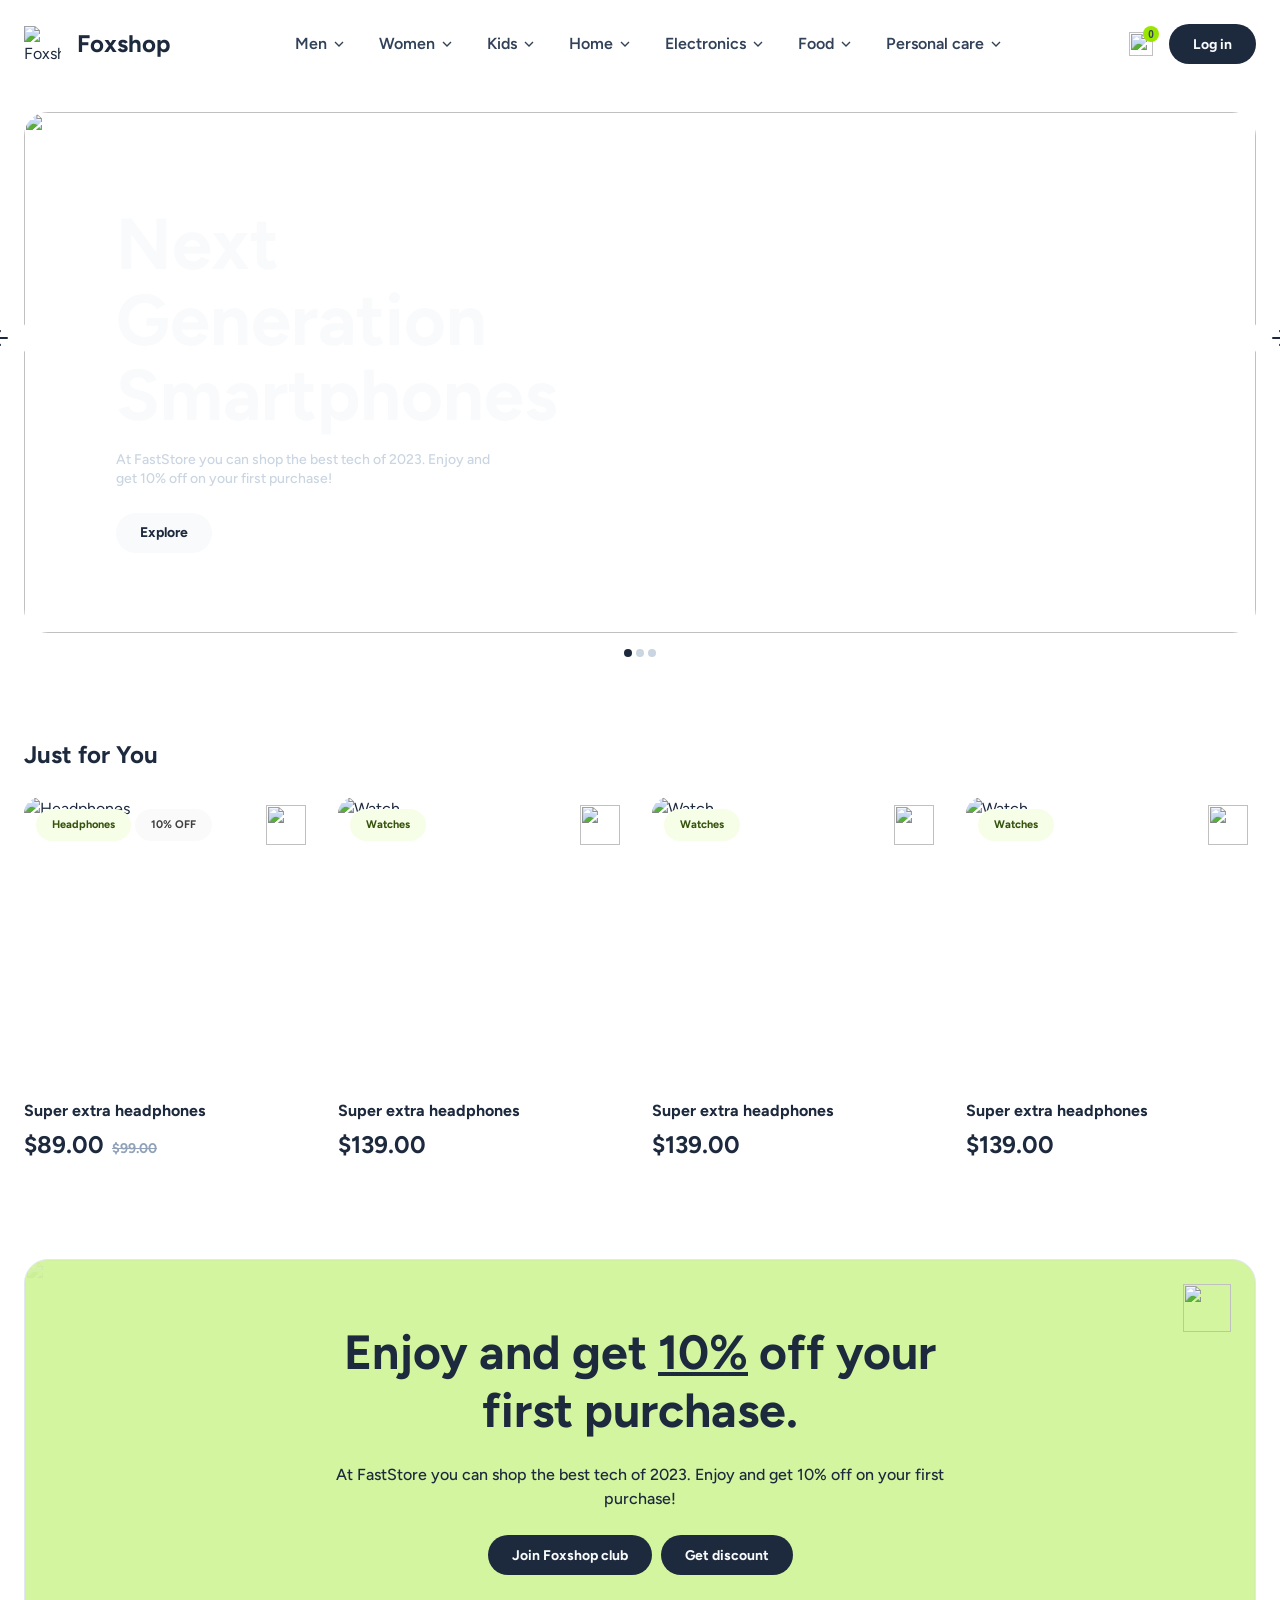
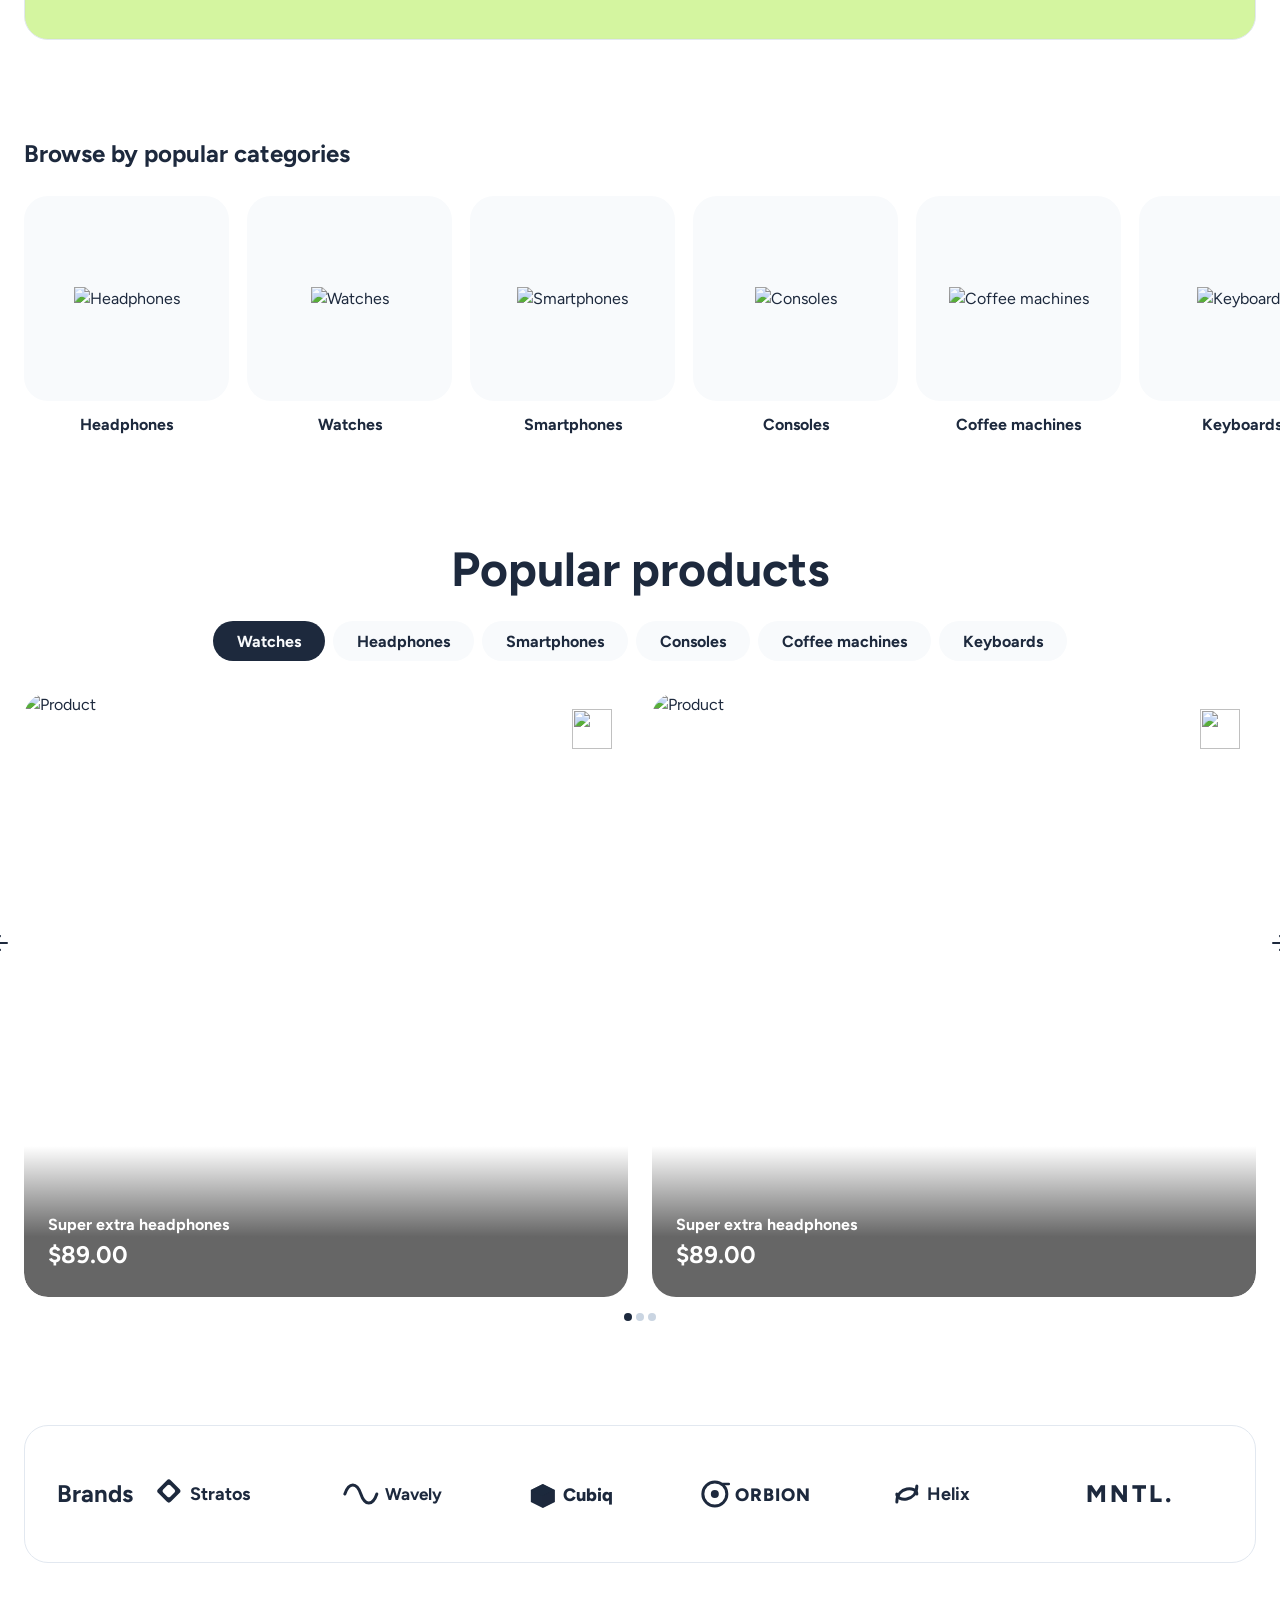
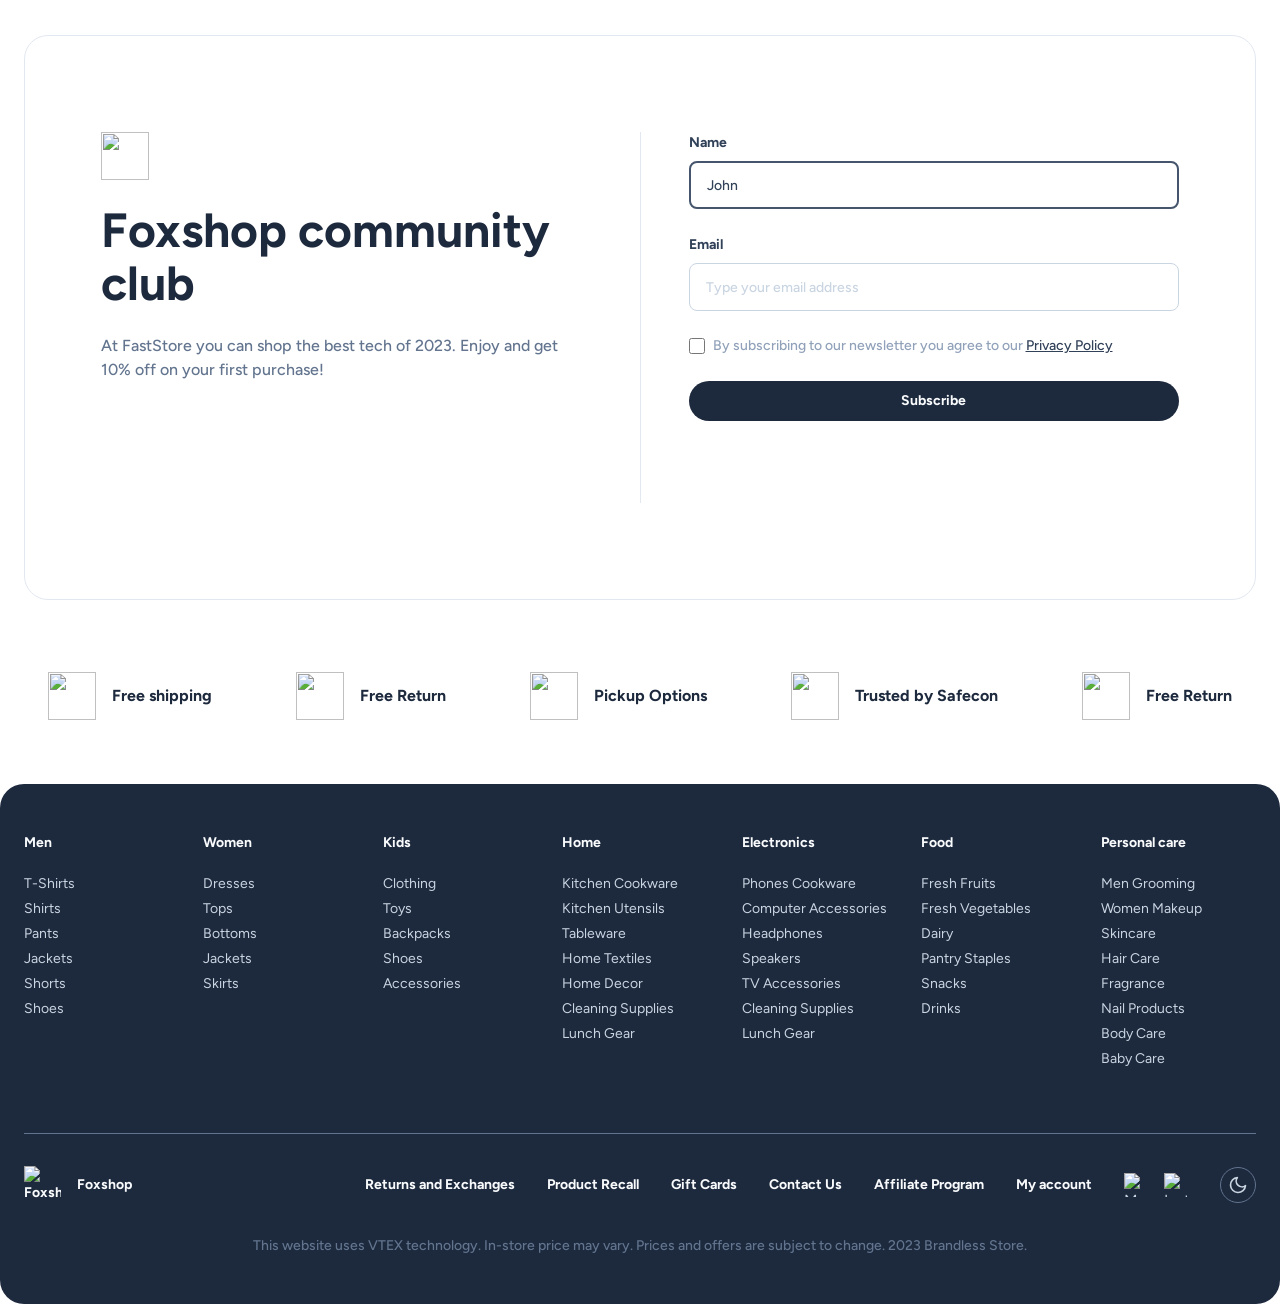
==== ecommerce/index.html @ 1fdbafed "Initial commit: FoxShop e-commerce static site" ====
<!DOCTYPE html>
<html lang="en">
<head>
  <meta charset="UTF-8">
  <meta name="viewport" content="width=device-width, initial-scale=1.0">
  <title>Foxshop — Home</title>
  <link rel="preconnect" href="https://fonts.googleapis.com">
  <link href="https://fonts.googleapis.com/css2?family=Figtree:wght@400;500;600;700&display=swap" rel="stylesheet">
  <link rel="stylesheet" href="css/styles.css">
</head>
<body>

  <!-- ===== Navbar ===== -->
  <nav class="navbar">
    <div class="navbar__inner">
      <a href="index.html" class="navbar__brand">
        <img src="https://www.figma.com/api/mcp/asset/bb1a9455-7161-435f-94f8-970f27fce8d3" alt="Foxshop" class="navbar__logo-icon">
        <span class="navbar__logo-text">Foxshop</span>
      </a>
      <div class="navbar__links">

        <div class="navbar__dropdown">
          <a href="#" class="navbar__link">Men <svg width="16" height="16" viewBox="0 0 24 24" fill="none" stroke="currentColor" stroke-width="2"><path d="M6 9l6 6 6-6"/></svg></a>
          <div class="mega-menu">
            <div class="mega-menu__inner">
              <div class="mega-menu__col"><h4>T-Shirts</h4><a href="#">Graphic Tees</a><a href="#">Plain Tees</a><a href="#">Polo Shirts</a><a href="#">Henley Shirts</a><a href="#">Muscle Tees</a></div>
              <div class="mega-menu__col"><h4>Shirts</h4><a href="#">Short Sleeve</a><a href="#">Long Sleeve</a><a href="#">Casual Button Down</a></div>
              <div class="mega-menu__col"><h4>Pants</h4><a href="#">Jeans</a><a href="#">Chinos</a><a href="#">Cargo Pants</a></div>
              <div class="mega-menu__col"><h4>Jackets</h4><a href="#">Denim Jackets</a><a href="#">Bomber Jackets</a><a href="#">Hoodies</a></div>
              <div class="mega-menu__col"><h4>Shorts</h4><a href="#">Denim Shorts</a><a href="#">Chino Shorts</a><a href="#">Athletic Shorts</a></div>
              <div class="mega-menu__col"><h4>Shoes</h4><a href="#">Sneakers</a><a href="#">Casual Shoes</a></div>
              <div class="mega-menu__promo" style="background: linear-gradient(135deg, #1d293d, #314158)"><span class="mega-menu__promo-tag">New Season</span><strong>Men's Spring Collection</strong><p>Up to 40% off selected styles</p><a href="#" class="mega-menu__promo-btn">Shop now</a></div>
            </div>
          </div>
        </div>

        <div class="navbar__dropdown">
          <a href="#" class="navbar__link">Women <svg width="16" height="16" viewBox="0 0 24 24" fill="none" stroke="currentColor" stroke-width="2"><path d="M6 9l6 6 6-6"/></svg></a>
          <div class="mega-menu">
            <div class="mega-menu__inner">
              <div class="mega-menu__col"><h4>Dresses</h4><a href="#">Midi Dress</a><a href="#">Maxi Dress</a><a href="#">Mini Dress</a><a href="#">Bodycon Dress</a><a href="#">Sundress</a></div>
              <div class="mega-menu__col"><h4>Tops</h4><a href="#">Crop Top</a><a href="#">Blouse</a><a href="#">Tank Top</a><a href="#">Sweaters</a></div>
              <div class="mega-menu__col"><h4>Bottoms</h4><a href="#">Skinny Jeans</a><a href="#">Wide Leg Pants</a><a href="#">Leggings</a></div>
              <div class="mega-menu__col"><h4>Jackets</h4><a href="#">Denim Jacket</a><a href="#">Blazer</a><a href="#">Cardigan</a></div>
              <div class="mega-menu__col"><h4>Skirts</h4><a href="#">Mini Skirt</a><a href="#">Midi Skirt</a><a href="#">Maxi Skirt</a></div>
              <div class="mega-menu__promo" style="background: linear-gradient(135deg, #7d5260, #b58392)"><span class="mega-menu__promo-tag">Trending</span><strong>Summer Dresses</strong><p>Free shipping on orders $99+</p><a href="#" class="mega-menu__promo-btn">Explore</a></div>
            </div>
          </div>
        </div>

        <div class="navbar__dropdown">
          <a href="#" class="navbar__link">Kids <svg width="16" height="16" viewBox="0 0 24 24" fill="none" stroke="currentColor" stroke-width="2"><path d="M6 9l6 6 6-6"/></svg></a>
          <div class="mega-menu">
            <div class="mega-menu__inner">
              <div class="mega-menu__col"><h4>Clothing</h4><a href="#">T-Shirts</a><a href="#">Pants</a><a href="#">Hoodies</a><a href="#">Shorts</a><a href="#">Sleepwear</a></div>
              <div class="mega-menu__col"><h4>Toys</h4><a href="#">Learning Toys</a><a href="#">Cars & Trucks</a><a href="#">Dolls</a></div>
              <div class="mega-menu__col"><h4>Backpacks</h4><a href="#">School Backpack</a><a href="#">Character Backpack</a></div>
              <div class="mega-menu__col"><h4>Shoes</h4><a href="#">Sneakers</a><a href="#">Casual Shoes</a></div>
              <div class="mega-menu__col"><h4>Accessories</h4><a href="#">Hats</a><a href="#">Socks</a><a href="#">Belts</a></div>
              <div class="mega-menu__promo" style="background: linear-gradient(135deg, #f59e0b, #f97316)"><span class="mega-menu__promo-tag">Back to School</span><strong>Kids Essentials</strong><p>Backpacks from $19.99</p><a href="#" class="mega-menu__promo-btn">Shop deals</a></div>
            </div>
          </div>
        </div>

        <div class="navbar__dropdown">
          <a href="#" class="navbar__link">Home <svg width="16" height="16" viewBox="0 0 24 24" fill="none" stroke="currentColor" stroke-width="2"><path d="M6 9l6 6 6-6"/></svg></a>
          <div class="mega-menu">
            <div class="mega-menu__inner">
              <div class="mega-menu__col"><h4>Kitchen Cookware</h4><a href="#">Pots & Pans</a><a href="#">Bakeware</a><a href="#">Knives</a></div>
              <div class="mega-menu__col"><h4>Kitchen Utensils</h4><a href="#">Cooking Utensils</a><a href="#">Cutting Boards</a><a href="#">Measuring Tools</a></div>
              <div class="mega-menu__col"><h4>Tableware</h4><a href="#">Dinner Plates</a><a href="#">Glasses</a><a href="#">Cutlery</a></div>
              <div class="mega-menu__col"><h4>Home Textiles</h4><a href="#">Bed Sheets</a><a href="#">Towels</a><a href="#">Blankets</a></div>
              <div class="mega-menu__col"><h4>Home Decor</h4><a href="#">Lamps</a><a href="#">Vases</a><a href="#">Picture Frames</a></div>
              <div class="mega-menu__col"><h4>Cleaning Supplies</h4><a href="#">Surface Cleaners</a><a href="#">Sponges & Brushes</a><a href="#">Trash Bags</a></div>
              <div class="mega-menu__promo" style="background: linear-gradient(135deg, #059669, #10b981)"><span class="mega-menu__promo-tag">Fresh Arrivals</span><strong>Home & Living</strong><p>New decor collection is here</p><a href="#" class="mega-menu__promo-btn">Discover</a></div>
            </div>
          </div>
        </div>

        <div class="navbar__dropdown">
          <a href="products.html" class="navbar__link">Electronics <svg width="16" height="16" viewBox="0 0 24 24" fill="none" stroke="currentColor" stroke-width="2"><path d="M6 9l6 6 6-6"/></svg></a>
          <div class="mega-menu">
            <div class="mega-menu__inner">
              <div class="mega-menu__col"><h4>Phones</h4><a href="#">Smartphones</a><a href="#">Phone Cases</a><a href="#">Chargers</a></div>
              <div class="mega-menu__col"><h4>Computer Accessories</h4><a href="#">Laptop Bags</a><a href="#">Mouse & Keyboard</a><a href="#">Laptop Stands</a></div>
              <div class="mega-menu__col"><h4>Headphones</h4><a href="#">Wireless Headphones</a><a href="#">Wired Headphones</a><a href="#">Earbuds</a></div>
              <div class="mega-menu__col"><h4>Speakers</h4><a href="#">Bluetooth Speakers</a><a href="#">Smart Speakers</a></div>
              <div class="mega-menu__col"><h4>TV Accessories</h4><a href="#">TV Mounts</a><a href="#">Streaming Devices</a><a href="#">Remote Controls</a></div>
              <div class="mega-menu__promo" style="background: linear-gradient(135deg, #2563eb, #7c3aed)"><span class="mega-menu__promo-tag">Tech Week</span><strong>Tech Sale</strong><p>Save up to 30% on gadgets</p><a href="#" class="mega-menu__promo-btn">View offers</a></div>
            </div>
          </div>
        </div>

        <div class="navbar__dropdown">
          <a href="#" class="navbar__link">Food <svg width="16" height="16" viewBox="0 0 24 24" fill="none" stroke="currentColor" stroke-width="2"><path d="M6 9l6 6 6-6"/></svg></a>
          <div class="mega-menu">
            <div class="mega-menu__inner">
              <div class="mega-menu__col"><h4>Fresh Fruits</h4><a href="#">Apples</a><a href="#">Citrus</a><a href="#">Berries</a></div>
              <div class="mega-menu__col"><h4>Fresh Vegetables</h4><a href="#">Leafy Greens</a><a href="#">Root Vegetables</a><a href="#">Tomatoes</a></div>
              <div class="mega-menu__col"><h4>Dairy</h4><a href="#">Milk</a><a href="#">Cheese</a><a href="#">Yogurt</a></div>
              <div class="mega-menu__col"><h4>Pantry Staples</h4><a href="#">Pasta</a><a href="#">Rice</a><a href="#">Cooking Oil</a></div>
              <div class="mega-menu__col"><h4>Snacks</h4><a href="#">Chips</a><a href="#">Nuts</a><a href="#">Cookies</a></div>
              <div class="mega-menu__col"><h4>Drinks</h4><a href="#">Water</a><a href="#">Juice</a><a href="#">Soda</a></div>
              <div class="mega-menu__promo" style="background: linear-gradient(135deg, #dc2626, #f97316)"><span class="mega-menu__promo-tag">Weekly Deals</span><strong>Fresh & Organic</strong><p>Organic produce from $2.99</p><a href="#" class="mega-menu__promo-btn">Order now</a></div>
            </div>
          </div>
        </div>

        <div class="navbar__dropdown">
          <a href="#" class="navbar__link">Personal care <svg width="16" height="16" viewBox="0 0 24 24" fill="none" stroke="currentColor" stroke-width="2"><path d="M6 9l6 6 6-6"/></svg></a>
          <div class="mega-menu">
            <div class="mega-menu__inner">
              <div class="mega-menu__col"><h4>Men Grooming</h4><a href="#">Face Wash</a><a href="#">Shave Cream</a><a href="#">Hair Products</a><a href="#">Cologne</a></div>
              <div class="mega-menu__col"><h4>Women Makeup</h4><a href="#">Foundation</a><a href="#">Lipstick</a><a href="#">Mascara</a></div>
              <div class="mega-menu__col"><h4>Skincare</h4><a href="#">Face Cleanser</a><a href="#">Moisturizer</a><a href="#">Face Mask</a></div>
              <div class="mega-menu__col"><h4>Hair Care</h4><a href="#">Shampoo</a><a href="#">Conditioner</a><a href="#">Hair Styling</a></div>
              <div class="mega-menu__col"><h4>Body Care</h4><a href="#">Body Wash</a><a href="#">Body Lotion</a><a href="#">Deodorant</a></div>
              <div class="mega-menu__col"><h4>Baby Care</h4><a href="#">Diapers</a><a href="#">Wipes</a><a href="#">Baby Lotion</a></div>
              <div class="mega-menu__promo" style="background: linear-gradient(135deg, #ec4899, #a855f7)"><span class="mega-menu__promo-tag">Self-Care</span><strong>Beauty Bestsellers</strong><p>Buy 2 get 1 free on skincare</p><a href="#" class="mega-menu__promo-btn">Shop beauty</a></div>
            </div>
          </div>
        </div>

      </div>
      <div class="navbar__actions">
        <button class="navbar__cart" aria-label="Shopping bag">
          <img src="https://www.figma.com/api/mcp/asset/6309f1f8-a844-4967-8a20-ffbc6908bd6d" alt="" width="24" height="24">
          <span class="navbar__badge">0</span>
        </button>
        <a href="#" class="btn btn--dark btn--sm">Log in</a>
      </div>
    </div>
  </nav>

  <!-- ===== Hero Carousel ===== -->
  <div class="hero-carousel" id="heroCarousel">
    <div class="hero-carousel__viewport">
    <div class="hero-carousel__track">

      <!-- Slide 1 (Figma: "hero-banner" 144:590 — green phones) -->
      <section class="hero-banner" data-figma-node="144:590">
        <img src="https://www.figma.com/api/mcp/asset/36e4b6e9-afae-47c7-b7bd-85598ea0a776" alt="" class="hero-banner__bg">
        <div class="hero-banner__content">
          <h1 class="hero-banner__title">Next Generation Smartphones</h1>
          <p class="hero-banner__text">At FastStore you can shop the best tech of 2023. Enjoy and get 10% off on your first purchase!</p>
          <a href="#" class="btn btn--light">Explore</a>
        </div>
      </section>

      <!-- Slide 2 (Figma: "hero-image" 144:591 — colorful phone) -->
      <section class="hero-banner" data-figma-node="144:591">
        <img src="https://www.figma.com/api/mcp/asset/235283c6-c105-41b3-b893-83b17e9e9a62" alt="" class="hero-banner__bg">
        <div class="hero-banner__content">
          <h1 class="hero-banner__title">Next Generation Smartphones</h1>
          <p class="hero-banner__text">At FastStore you can shop the best tech of 2023. Enjoy and get 10% off on your first purchase!</p>
          <a href="#" class="btn btn--light">Explore</a>
        </div>
      </section>

      <!-- Slide 3 (Figma: "hero-image" 144:592 — blue phone) -->
      <section class="hero-banner" data-figma-node="144:592">
        <img src="https://www.figma.com/api/mcp/asset/b2d357a8-5e7a-4120-9c14-1b0ab0625bf9" alt="" class="hero-banner__bg">
        <div class="hero-banner__content">
          <h1 class="hero-banner__title">Next Generation Smartphones</h1>
          <p class="hero-banner__text">At FastStore you can shop the best tech of 2023. Enjoy and get 10% off on your first purchase!</p>
          <a href="#" class="btn btn--light">Explore</a>
        </div>
      </section>

    </div>
    </div>

    <!-- Arrow left -->
    <button class="hero-carousel__arrow hero-carousel__arrow--left" id="heroPrev" aria-label="Previous">
      <svg width="56" height="56" viewBox="0 0 56 56" fill="none"><rect width="56" height="56" rx="28" fill="white"/><path d="M35 28H21M21 28L28 21M21 28L28 35" stroke="#1d293d" stroke-width="2" stroke-linecap="round" stroke-linejoin="round"/></svg>
    </button>
    <!-- Arrow right -->
    <button class="hero-carousel__arrow hero-carousel__arrow--right" id="heroNext" aria-label="Next">
      <svg width="56" height="56" viewBox="0 0 56 56" fill="none"><rect width="56" height="56" rx="28" fill="white"/><path d="M21 28H35M35 28L28 21M35 28L28 35" stroke="#1d293d" stroke-width="2" stroke-linecap="round" stroke-linejoin="round"/></svg>
    </button>

    <!-- Dots -->
    <div class="hero-carousel__dots" id="heroDots">
      <button class="hero-carousel__dot hero-carousel__dot--active" data-slide="0" aria-label="Slide 1"></button>
      <button class="hero-carousel__dot" data-slide="1" aria-label="Slide 2"></button>
      <button class="hero-carousel__dot" data-slide="2" aria-label="Slide 3"></button>
    </div>
  </div>

  <!-- ===== Just for You ===== -->
  <section class="section">
    <div class="section__inner">
      <h2 class="section__title reveal">Just for You</h2>
      <div class="products-row reveal-stagger">
        <div class="product-card">
          <div class="product-card__media product-card__media--rounded">
            <img src="https://www.figma.com/api/mcp/asset/37b1119e-4f5d-479c-a0d6-7b01fdffd57c" alt="Headphones" class="product-card__img">
            <div class="product-card__tags">
              <span class="badge badge--lime">Headphones</span>
              <span class="badge badge--neutral">10% OFF</span>
            </div>
            <button class="heart-btn" aria-label="Add to favorites">
              <img src="https://www.figma.com/api/mcp/asset/4ad115f2-6f80-44c3-a6ff-5498ca2070ba" alt="" width="40" height="40">
            </button>
          </div>
          <p class="product-card__name">Super extra headphones</p>
          <div class="product-card__price">
            <span class="product-card__current">$89.00</span>
            <span class="product-card__old">$99.00</span>
          </div>
        </div>
        <div class="product-card">
          <div class="product-card__media product-card__media--rounded">
            <img src="https://www.figma.com/api/mcp/asset/3c9cf61c-b5a3-4ef9-b791-c846908f8748" alt="Watch" class="product-card__img">
            <div class="product-card__tags"><span class="badge badge--lime">Watches</span></div>
            <button class="heart-btn" aria-label="Add to favorites">
              <img src="https://www.figma.com/api/mcp/asset/4ad115f2-6f80-44c3-a6ff-5498ca2070ba" alt="" width="40" height="40">
            </button>
          </div>
          <p class="product-card__name">Super extra headphones</p>
          <p class="product-card__current">$139.00</p>
        </div>
        <div class="product-card">
          <div class="product-card__media product-card__media--rounded">
            <img src="https://www.figma.com/api/mcp/asset/4ecc0586-3170-44d4-bc55-f1988c7218aa" alt="Watch" class="product-card__img">
            <div class="product-card__tags"><span class="badge badge--lime">Watches</span></div>
            <button class="heart-btn" aria-label="Add to favorites">
              <img src="https://www.figma.com/api/mcp/asset/4ad115f2-6f80-44c3-a6ff-5498ca2070ba" alt="" width="40" height="40">
            </button>
          </div>
          <p class="product-card__name">Super extra headphones</p>
          <p class="product-card__current">$139.00</p>
        </div>
        <div class="product-card">
          <div class="product-card__media product-card__media--rounded">
            <img src="https://www.figma.com/api/mcp/asset/a72e8090-0f96-46b7-8db8-cd685d599fd2" alt="Watch" class="product-card__img">
            <div class="product-card__tags"><span class="badge badge--lime">Watches</span></div>
            <button class="heart-btn" aria-label="Add to favorites">
              <img src="https://www.figma.com/api/mcp/asset/4ad115f2-6f80-44c3-a6ff-5498ca2070ba" alt="" width="40" height="40">
            </button>
          </div>
          <p class="product-card__name">Super extra headphones</p>
          <p class="product-card__current">$139.00</p>
        </div>
      </div>
    </div>
  </section>

  <!-- ===== Promo Banner ===== -->
  <section class="promo">
    <div class="promo__inner reveal--scale">
      <div class="promo__icon">
        <img src="https://www.figma.com/api/mcp/asset/9a610f65-2dc1-4ba4-a08a-f9fa5a0fef5e" alt="" width="48" height="48">
      </div>
      <div class="promo__mask">
        <img src="https://www.figma.com/api/mcp/asset/58fe92b9-d793-4d0b-8da4-f28fbb5fbd5b" alt="" class="promo__mask-img">
      </div>
      <div class="promo__content">
        <h2 class="promo__title">Enjoy and get <u>10%</u> off your first purchase.</h2>
        <p class="promo__text">At FastStore you can shop the best tech of 2023. Enjoy and get 10% off on your first purchase!</p>
        <div class="promo__actions">
          <a href="#" class="btn btn--dark">Join Foxshop club</a>
          <a href="#" class="btn btn--dark">Get discount</a>
        </div>
      </div>
    </div>
  </section>

  <!-- ===== Browse by Categories ===== -->
  <section class="section">
    <div class="section__inner">
      <h2 class="section__title reveal">Browse by popular categories</h2>
      <div class="categories-row reveal-stagger">
        <div class="category-tile">
          <div class="category-tile__img"><img src="https://www.figma.com/api/mcp/asset/135f9a10-6afd-4445-86ec-2628ecba9b3b" alt="Headphones"></div>
          <span class="category-tile__label">Headphones</span>
        </div>
        <div class="category-tile">
          <div class="category-tile__img"><img src="https://www.figma.com/api/mcp/asset/514ce2b2-25d1-4959-8d0f-e4480a230e88" alt="Watches"></div>
          <span class="category-tile__label">Watches</span>
        </div>
        <div class="category-tile">
          <div class="category-tile__img"><img src="https://www.figma.com/api/mcp/asset/ae9fe99c-9467-47ed-ab30-8db0717b3eac" alt="Smartphones"></div>
          <span class="category-tile__label">Smartphones</span>
        </div>
        <div class="category-tile">
          <div class="category-tile__img"><img src="https://www.figma.com/api/mcp/asset/44e33415-9881-4d52-9abc-0a375cfa3984" alt="Consoles"></div>
          <span class="category-tile__label">Consoles</span>
        </div>
        <div class="category-tile">
          <div class="category-tile__img"><img src="https://www.figma.com/api/mcp/asset/6b861b48-c7e2-4c6d-8d7b-e3975cc4595d" alt="Coffee machines"></div>
          <span class="category-tile__label">Coffee machines</span>
        </div>
        <div class="category-tile">
          <div class="category-tile__img"><img src="https://www.figma.com/api/mcp/asset/b9276f55-694d-43a6-afcb-d21619e14579" alt="Keyboards"></div>
          <span class="category-tile__label">Keyboards</span>
        </div>
      </div>
    </div>
  </section>

  <!-- ===== Popular Products ===== -->
  <section class="section">
    <div class="section__inner section__inner--center">
      <h2 class="section__title section__title--large reveal">Popular products</h2>
      <div class="chip-row reveal">
        <button class="chip chip--active">Watches</button>
        <button class="chip">Headphones</button>
        <button class="chip">Smartphones</button>
        <button class="chip">Consoles</button>
        <button class="chip">Coffee machines</button>
        <button class="chip">Keyboards</button>
      </div>
    </div>
    <div class="popular-carousel" id="popularCarousel">
      <div class="popular-carousel__viewport">
        <div class="popular-carousel__track">
          <!-- Slide 1 -->
          <div class="popular-carousel__slide">
            <div class="popular-card">
              <img src="https://www.figma.com/api/mcp/asset/4ecc0586-3170-44d4-bc55-f1988c7218aa" alt="Product" class="popular-card__img">
              <div class="popular-card__gradient"></div>
              <button class="heart-btn heart-btn--top" aria-label="Add to favorites">
                <img src="https://www.figma.com/api/mcp/asset/4ad115f2-6f80-44c3-a6ff-5498ca2070ba" alt="" width="40" height="40">
              </button>
              <div class="popular-card__info">
                <p class="popular-card__name">Super extra headphones</p>
                <p class="popular-card__price">$89.00</p>
              </div>
            </div>
            <div class="popular-card">
              <img src="https://www.figma.com/api/mcp/asset/7e3fa101-4371-4c80-bfc5-39e6a284c81a" alt="Product" class="popular-card__img">
              <div class="popular-card__gradient"></div>
              <button class="heart-btn heart-btn--top" aria-label="Add to favorites">
                <img src="https://www.figma.com/api/mcp/asset/4ad115f2-6f80-44c3-a6ff-5498ca2070ba" alt="" width="40" height="40">
              </button>
              <div class="popular-card__info">
                <p class="popular-card__name">Super extra headphones</p>
                <p class="popular-card__price">$89.00</p>
              </div>
            </div>
          </div>
          <!-- Slide 2 -->
          <div class="popular-carousel__slide">
            <div class="popular-card">
              <img src="https://www.figma.com/api/mcp/asset/3c9cf61c-b5a3-4ef9-b791-c846908f8748" alt="Product" class="popular-card__img">
              <div class="popular-card__gradient"></div>
              <button class="heart-btn heart-btn--top" aria-label="Add to favorites">
                <img src="https://www.figma.com/api/mcp/asset/4ad115f2-6f80-44c3-a6ff-5498ca2070ba" alt="" width="40" height="40">
              </button>
              <div class="popular-card__info">
                <p class="popular-card__name">Premium Smartwatch Pro</p>
                <p class="popular-card__price">$139.00</p>
              </div>
            </div>
            <div class="popular-card">
              <img src="https://www.figma.com/api/mcp/asset/a72e8090-0f96-46b7-8db8-cd685d599fd2" alt="Product" class="popular-card__img">
              <div class="popular-card__gradient"></div>
              <button class="heart-btn heart-btn--top" aria-label="Add to favorites">
                <img src="https://www.figma.com/api/mcp/asset/4ad115f2-6f80-44c3-a6ff-5498ca2070ba" alt="" width="40" height="40">
              </button>
              <div class="popular-card__info">
                <p class="popular-card__name">Fitness Tracker Elite</p>
                <p class="popular-card__price">$79.00</p>
              </div>
            </div>
          </div>
          <!-- Slide 3 -->
          <div class="popular-carousel__slide">
            <div class="popular-card">
              <img src="https://www.figma.com/api/mcp/asset/37b1119e-4f5d-479c-a0d6-7b01fdffd57c" alt="Product" class="popular-card__img">
              <div class="popular-card__gradient"></div>
              <button class="heart-btn heart-btn--top" aria-label="Add to favorites">
                <img src="https://www.figma.com/api/mcp/asset/4ad115f2-6f80-44c3-a6ff-5498ca2070ba" alt="" width="40" height="40">
              </button>
              <div class="popular-card__info">
                <p class="popular-card__name">Wireless Noise Cancelling</p>
                <p class="popular-card__price">$89.00</p>
              </div>
            </div>
            <div class="popular-card">
              <img src="https://www.figma.com/api/mcp/asset/20c3e511-3d7c-489c-86d9-8693f848598e" alt="Product" class="popular-card__img">
              <div class="popular-card__gradient"></div>
              <button class="heart-btn heart-btn--top" aria-label="Add to favorites">
                <img src="https://www.figma.com/api/mcp/asset/4ad115f2-6f80-44c3-a6ff-5498ca2070ba" alt="" width="40" height="40">
              </button>
              <div class="popular-card__info">
                <p class="popular-card__name">Classic Digital Watch</p>
                <p class="popular-card__price">$219.00</p>
              </div>
            </div>
          </div>
        </div>
      </div>
      <!-- Arrows -->
      <button class="hero-carousel__arrow hero-carousel__arrow--left" id="popPrev" aria-label="Previous">
        <svg width="56" height="56" viewBox="0 0 56 56" fill="none"><rect width="56" height="56" rx="28" fill="white"/><path d="M35 28H21M21 28L28 21M21 28L28 35" stroke="#1d293d" stroke-width="2" stroke-linecap="round" stroke-linejoin="round"/></svg>
      </button>
      <button class="hero-carousel__arrow hero-carousel__arrow--right" id="popNext" aria-label="Next">
        <svg width="56" height="56" viewBox="0 0 56 56" fill="none"><rect width="56" height="56" rx="28" fill="white"/><path d="M21 28H35M35 28L28 21M35 28L28 35" stroke="#1d293d" stroke-width="2" stroke-linecap="round" stroke-linejoin="round"/></svg>
      </button>
      <!-- Dots -->
      <div class="hero-carousel__dots" id="popDots">
        <button class="hero-carousel__dot hero-carousel__dot--active" data-slide="0" aria-label="Slide 1"></button>
        <button class="hero-carousel__dot" data-slide="1" aria-label="Slide 2"></button>
        <button class="hero-carousel__dot" data-slide="2" aria-label="Slide 3"></button>
      </div>
    </div>
  </section>

  <!-- ===== Brands ===== -->
  <section class="brands">
    <div class="brands__inner reveal--scale">
      <h3 class="brands__title">Brands</h3>
      <div class="brands__logos">
        <!-- Stratos — diamond + wordmark -->
        <div class="brands__logo">
          <svg viewBox="0 0 140 36" fill="none"><rect x="6" y="6" width="18" height="18" rx="3" transform="rotate(45 15 15)" fill="#1d293d"/><rect x="10" y="10" width="10" height="10" rx="2" transform="rotate(45 15 15)" fill="white"/><text x="36" y="24" font-family="Figtree,sans-serif" font-weight="700" font-size="18" fill="#1d293d">Stratos</text></svg>
        </div>
        <!-- Wavely — sine wave -->
        <div class="brands__logo">
          <svg viewBox="0 0 130 36" fill="none"><path d="M4 18 C8 6, 16 6, 20 18 S32 30, 36 18" stroke="#1d293d" stroke-width="3" stroke-linecap="round" fill="none"/><text x="44" y="24" font-family="Figtree,sans-serif" font-weight="700" font-size="17" fill="#1d293d">Wavely</text></svg>
        </div>
        <!-- Cubiq — 3D cube -->
        <div class="brands__logo">
          <svg viewBox="0 0 120 36" fill="none"><path d="M16 8 L28 14 L28 26 L16 32 L4 26 L4 14Z" fill="#1d293d"/><path d="M16 8 L28 14 L16 20 L4 14Z" fill="#1d293d" opacity=".7"/><path d="M16 20 L28 14 L28 26 L16 32Z" fill="#1d293d" opacity=".4"/><text x="36" y="25" font-family="Figtree,sans-serif" font-weight="800" font-size="18" fill="#1d293d">Cubiq</text></svg>
        </div>
        <!-- ORBION — ring + dot -->
        <div class="brands__logo">
          <svg viewBox="0 0 140 36" fill="none"><circle cx="16" cy="18" r="12" stroke="#1d293d" stroke-width="3" fill="none"/><circle cx="16" cy="18" r="4" fill="#1d293d"/><path d="M24 8 L30 8" stroke="#1d293d" stroke-width="2.5" stroke-linecap="round"/><text x="36" y="25" font-family="Figtree,sans-serif" font-weight="800" font-size="18" fill="#1d293d" letter-spacing="1">ORBION</text></svg>
        </div>
        <!-- Helix — double arc -->
        <div class="brands__logo">
          <svg viewBox="0 0 120 36" fill="none"><path d="M6 26 C6 10, 26 10, 26 18" stroke="#1d293d" stroke-width="3" stroke-linecap="round" fill="none"/><path d="M26 10 C26 26, 6 26, 6 18" stroke="#1d293d" stroke-width="3" stroke-linecap="round" fill="none"/><text x="36" y="24" font-family="Figtree,sans-serif" font-weight="700" font-size="18" fill="#1d293d">Helix</text></svg>
        </div>
        <!-- MNTL. — bold wordmark -->
        <div class="brands__logo">
          <svg viewBox="0 0 100 36" fill="none"><text x="4" y="26" font-family="Figtree,sans-serif" font-weight="800" font-size="24" fill="#1d293d" letter-spacing="3">MNTL.</text></svg>
        </div>
      </div>
    </div>
  </section>

  <!-- ===== Community Club ===== -->
  <section class="community">
    <div class="community__inner reveal--scale">
      <div class="community__left">
        <img src="https://www.figma.com/api/mcp/asset/2d57dc16-eff5-4e6e-9dbe-e888295d4559" alt="" width="48" height="48">
        <h2 class="community__title">Foxshop community club</h2>
        <p class="community__text">At FastStore you can shop the best tech of 2023. Enjoy and get 10% off on your first purchase!</p>
      </div>
      <div class="community__divider"></div>
      <div class="community__right">
        <form class="community__form">
          <div class="form-group">
            <label class="form-label">Name</label>
            <input type="text" class="form-input form-input--active" value="John">
          </div>
          <div class="form-group">
            <label class="form-label">Email</label>
            <input type="email" class="form-input" placeholder="Type your email address">
          </div>
          <label class="form-checkbox">
            <input type="checkbox">
            <span>By subscribing to our newsletter you agree to our <a href="#">Privacy Policy</a></span>
          </label>
          <button type="submit" class="btn btn--dark btn--full">Subscribe</button>
        </form>
      </div>
    </div>
  </section>

  <!-- ===== Features Bar ===== -->
  <section class="features">
    <div class="features__inner reveal-stagger">
      <div class="feature">
        <img src="https://www.figma.com/api/mcp/asset/36906cb0-6f43-4ba2-82f0-cb8cca242c61" alt="" width="48" height="48">
        <span>Free shipping</span>
      </div>
      <div class="feature">
        <img src="https://www.figma.com/api/mcp/asset/aa1d6a9d-527f-4ee1-952f-1eeda0ea2699" alt="" width="48" height="48">
        <span>Free Return</span>
      </div>
      <div class="feature">
        <img src="https://www.figma.com/api/mcp/asset/1eb16586-6bc1-4568-9e0b-63d0cd547efd" alt="" width="48" height="48">
        <span>Pickup Options</span>
      </div>
      <div class="feature">
        <img src="https://www.figma.com/api/mcp/asset/41c14001-aedb-4114-ac07-9bede5976e88" alt="" width="48" height="48">
        <span>Trusted by Safecon</span>
      </div>
      <div class="feature">
        <img src="https://www.figma.com/api/mcp/asset/aa1d6a9d-527f-4ee1-952f-1eeda0ea2699" alt="" width="48" height="48">
        <span>Free Return</span>
      </div>
    </div>
  </section>

  <!-- ===== Footer ===== -->
  <footer class="footer reveal">
    <div class="footer__categories reveal-stagger">
      <div class="footer__col">
        <h4>Men</h4>
        <a href="#">T-Shirts</a><a href="#">Shirts</a><a href="#">Pants</a><a href="#">Jackets</a><a href="#">Shorts</a><a href="#">Shoes</a>
      </div>
      <div class="footer__col">
        <h4>Women</h4>
        <a href="#">Dresses</a><a href="#">Tops</a><a href="#">Bottoms</a><a href="#">Jackets</a><a href="#">Skirts</a>
      </div>
      <div class="footer__col">
        <h4>Kids</h4>
        <a href="#">Clothing</a><a href="#">Toys</a><a href="#">Backpacks</a><a href="#">Shoes</a><a href="#">Accessories</a>
      </div>
      <div class="footer__col">
        <h4>Home</h4>
        <a href="#">Kitchen Cookware</a><a href="#">Kitchen Utensils</a><a href="#">Tableware</a><a href="#">Home Textiles</a><a href="#">Home Decor</a><a href="#">Cleaning Supplies</a><a href="#">Lunch Gear</a>
      </div>
      <div class="footer__col">
        <h4>Electronics</h4>
        <a href="#">Phones Cookware</a><a href="#">Computer Accessories</a><a href="#">Headphones</a><a href="#">Speakers</a><a href="#">TV Accessories</a><a href="#">Cleaning Supplies</a><a href="#">Lunch Gear</a>
      </div>
      <div class="footer__col">
        <h4>Food</h4>
        <a href="#">Fresh Fruits</a><a href="#">Fresh Vegetables</a><a href="#">Dairy</a><a href="#">Pantry Staples</a><a href="#">Snacks</a><a href="#">Drinks</a>
      </div>
      <div class="footer__col">
        <h4>Personal care</h4>
        <a href="#">Men Grooming</a><a href="#">Women Makeup</a><a href="#">Skincare</a><a href="#">Hair Care</a><a href="#">Fragrance</a><a href="#">Nail Products</a><a href="#">Body Care</a><a href="#">Baby Care</a>
      </div>
    </div>
    <hr class="footer__divider">
    <div class="footer__bottom">
      <a href="#" class="footer__brand">
        <img src="https://www.figma.com/api/mcp/asset/704bedc8-9fa9-406e-b075-705313473ca3" alt="Foxshop" width="37" height="37">
        <span>Foxshop</span>
      </a>
      <a href="#">Returns and Exchanges</a>
      <a href="#">Product Recall</a>
      <a href="#">Gift Cards</a>
      <a href="#">Contact Us</a>
      <a href="#">Affiliate Program</a>
      <a href="#">My account</a>
      <div class="footer__socials">
        <img src="https://www.figma.com/api/mcp/asset/27102978-5d1a-4b67-85ce-db71fbcf51eb" alt="Meta" width="24" height="24">
        <img src="https://www.figma.com/api/mcp/asset/1c024000-a3b6-4a81-bab6-4a17d87b6d0d" alt="Instagram" width="24" height="24">
      </div>
      <button class="theme-toggle" id="themeToggle" aria-label="Toggle dark mode">
        <svg class="theme-toggle__icon theme-toggle__icon--light" width="20" height="20" viewBox="0 0 24 24" fill="none" stroke="currentColor" stroke-width="2" stroke-linecap="round" stroke-linejoin="round"><path d="M21 12.79A9 9 0 1 1 11.21 3 7 7 0 0 0 21 12.79z"/></svg>
        <svg class="theme-toggle__icon theme-toggle__icon--dark" width="20" height="20" viewBox="0 0 24 24" fill="none" stroke="currentColor" stroke-width="2" stroke-linecap="round" stroke-linejoin="round"><circle cx="12" cy="12" r="5"/><line x1="12" y1="1" x2="12" y2="3"/><line x1="12" y1="21" x2="12" y2="23"/><line x1="4.22" y1="4.22" x2="5.64" y2="5.64"/><line x1="18.36" y1="18.36" x2="19.78" y2="19.78"/><line x1="1" y1="12" x2="3" y2="12"/><line x1="21" y1="12" x2="23" y2="12"/><line x1="4.22" y1="19.78" x2="5.64" y2="18.36"/><line x1="18.36" y1="5.64" x2="19.78" y2="4.22"/></svg>
      </button>
    </div>
    <p class="footer__legal">This website uses VTEX technology. In-store price may vary. Prices and offers are subject to change. 2023 Brandless Store.</p>
  </footer>

  <script>
    (function() {
      const track = document.querySelector('.hero-carousel__track');
      const slides = track.querySelectorAll('.hero-banner');
      const dots = document.querySelectorAll('.hero-carousel__dot');
      const prevBtn = document.getElementById('heroPrev');
      const nextBtn = document.getElementById('heroNext');
      let current = 0;
      const total = slides.length;

      function goTo(index) {
        current = (index + total) % total;
        track.style.transform = 'translateX(-' + (current * 100) + '%)';
        dots.forEach(function(d, i) {
          d.classList.toggle('hero-carousel__dot--active', i === current);
        });
        slides.forEach(function(s, i) {
          s.classList.toggle('is-active', i === current);
        });
      }

      // Activate first slide on load
      slides[0].classList.add('is-active');

      prevBtn.addEventListener('click', function() { goTo(current - 1); });
      nextBtn.addEventListener('click', function() { goTo(current + 1); });
      dots.forEach(function(dot) {
        dot.addEventListener('click', function() {
          goTo(parseInt(dot.dataset.slide));
        });
      });

      // Touch/swipe support
      var startX = 0;
      track.addEventListener('touchstart', function(e) { startX = e.touches[0].clientX; }, {passive: true});
      track.addEventListener('touchend', function(e) {
        var diff = startX - e.changedTouches[0].clientX;
        if (Math.abs(diff) > 50) goTo(current + (diff > 0 ? 1 : -1));
      }, {passive: true});

      // Auto-play every 5s
      var autoplay = setInterval(function() { goTo(current + 1); }, 5000);
      var carousel = document.getElementById('heroCarousel');
      carousel.addEventListener('mouseenter', function() { clearInterval(autoplay); });
      carousel.addEventListener('mouseleave', function() {
        autoplay = setInterval(function() { goTo(current + 1); }, 5000);
      });
    })();

    // Popular products carousel
    (function() {
      var track = document.querySelector('#popularCarousel .popular-carousel__track');
      var slides = track.querySelectorAll('.popular-carousel__slide');
      var dots = document.querySelectorAll('#popDots .hero-carousel__dot');
      var prev = document.getElementById('popPrev');
      var next = document.getElementById('popNext');
      var current = 0;
      var total = slides.length;

      function goTo(i) {
        current = (i + total) % total;
        track.style.transform = 'translateX(-' + (current * 100) + '%)';
        dots.forEach(function(d, idx) {
          d.classList.toggle('hero-carousel__dot--active', idx === current);
        });
      }

      prev.addEventListener('click', function() { goTo(current - 1); });
      next.addEventListener('click', function() { goTo(current + 1); });
      dots.forEach(function(d) {
        d.addEventListener('click', function() { goTo(parseInt(d.dataset.slide)); });
      });

      var startX = 0;
      track.addEventListener('touchstart', function(e) { startX = e.touches[0].clientX; }, {passive:true});
      track.addEventListener('touchend', function(e) {
        var diff = startX - e.changedTouches[0].clientX;
        if (Math.abs(diff) > 50) goTo(current + (diff > 0 ? 1 : -1));
      }, {passive:true});
    })();

    // Scroll reveal
    (function() {
      var els = document.querySelectorAll('.reveal, .reveal-stagger, .reveal--scale');
      var observer = new IntersectionObserver(function(entries) {
        entries.forEach(function(entry) {
          if (entry.isIntersecting) {
            entry.target.classList.add('is-visible');
          }
        });
      }, { threshold: 0.15 });
      els.forEach(function(el) { observer.observe(el); });
    })();

    // Dark mode toggle
    (function() {
      var toggle = document.getElementById('themeToggle');
      var root = document.documentElement;
      var stored = localStorage.getItem('foxshop-theme');
      if (stored === 'dark') root.setAttribute('data-theme', 'dark');

      toggle.addEventListener('click', function() {
        var isDark = root.getAttribute('data-theme') === 'dark';
        if (isDark) {
          root.removeAttribute('data-theme');
          localStorage.setItem('foxshop-theme', 'light');
        } else {
          root.setAttribute('data-theme', 'dark');
          localStorage.setItem('foxshop-theme', 'dark');
        }
      });
    })();
  </script>
</body>
</html>
---- ecommerce/css/styles.css ----
/* ===== Design Tokens (from Figma) ===== */
:root {
  --slate-50: #f8fafc;
  --slate-100: #f1f5f9;
  --slate-200: #e2e8f0;
  --slate-300: #cad5e2;
  --slate-400: #90a1b9;
  --slate-500: #62748e;
  --slate-600: #45556c;
  --slate-700: #314158;
  --slate-800: #1d293d;
  --lime-50: #f7fee7;
  --lime-400: #9ae600;
  --lime-900: #35530e;
  --neutral-700: #404040;
  --zinc-50: #fafafa;
  --white: #ffffff;
}

/* ===== Reset ===== */
*, *::before, *::after { box-sizing: border-box; margin: 0; padding: 0; }

body {
  font-family: 'Figtree', sans-serif;
  background: var(--white);
  color: var(--slate-800);
  line-height: 1.5;
  -webkit-font-smoothing: antialiased;
}

a { text-decoration: none; color: inherit; }
img { max-width: 100%; display: block; }

/* ===== Utilities ===== */
.btn {
  display: inline-flex;
  align-items: center;
  justify-content: center;
  height: 40px;
  padding: 0 24px;
  border-radius: 32px;
  font-family: inherit;
  font-size: 14px;
  font-weight: 700;
  border: none;
  cursor: pointer;
  white-space: nowrap;
  transition: opacity .2s;
}
.btn:hover { opacity: .85; }
.btn--dark { background: var(--slate-800); color: var(--slate-50); }
.btn--sm { height: 40px; padding: 0 24px; }
.btn--full { width: 100%; }

.badge {
  display: inline-flex;
  align-items: center;
  padding: 8px 16px;
  border-radius: 16px;
  font-size: 11px;
  font-weight: 700;
}
.badge--lime { background: var(--lime-50); color: var(--lime-900); }
.badge--neutral { background: var(--zinc-50); color: var(--neutral-700); }

.chip {
  display: inline-flex;
  align-items: center;
  height: 40px;
  padding: 0 24px;
  border-radius: 24px;
  font-family: inherit;
  font-size: 16px;
  font-weight: 700;
  border: none;
  cursor: pointer;
  background: var(--slate-50);
  color: var(--slate-800);
  transition: background .2s;
}
.chip:hover { background: var(--slate-200); }
.chip--active { background: var(--slate-800); color: var(--slate-50); }

.arrow-btn {
  background: none;
  border: none;
  cursor: pointer;
  padding: 0;
  line-height: 0;
  transition: opacity .2s;
}
.arrow-btn:hover { opacity: .7; }
.arrow-btn--left img { transform: rotate(180deg); }

.heart-btn {
  background: none;
  border: none;
  cursor: pointer;
  padding: 0;
  line-height: 0;
  transition: transform .2s;
}
.heart-btn:hover { transform: scale(1.15); }

/* ===== Navbar ===== */
.navbar {
  position: sticky;
  top: 0;
  z-index: 100;
  background: rgba(255, 255, 255, .85);
  -webkit-backdrop-filter: blur(10px);
  backdrop-filter: blur(10px);
  transition: background .3s ease;
}
.navbar__inner {
  max-width: 1320px;
  margin: 0 auto;
  height: 88px;
  display: flex;
  align-items: center;
  gap: 31px;
}
.navbar__brand {
  display: flex;
  align-items: center;
  gap: 16px;
  flex-shrink: 0;
}
.navbar__logo-icon { width: 37px; height: 37px; }
.navbar__logo-text { font-size: 24px; font-weight: 700; }
.navbar__links {
  flex: 1;
  display: flex;
  gap: 0;
  align-items: center;
  justify-content: center;
}

/* Dropdown wrapper */
.navbar__dropdown {
  position: relative;
}

.navbar__link {
  display: flex;
  align-items: center;
  gap: 4px;
  padding: 8px 16px;
  font-size: 16px;
  font-weight: 600;
  color: var(--slate-700);
  border-radius: 24px;
  transition: background .2s, color .2s;
}
.navbar__link svg {
  transition: transform .2s;
}
.navbar__link:hover { color: var(--slate-800); background: rgba(0,0,0,.04); }
.navbar__dropdown:hover .navbar__link svg { transform: rotate(180deg); }

/* Mega Menu */
.mega-menu {
  position: fixed;
  top: 88px;
  left: 50%;
  transform: translateX(-50%);
  padding-top: 12px;
  opacity: 0;
  visibility: hidden;
  transition: opacity .25s ease, visibility .25s ease;
  z-index: 200;
}

.navbar__dropdown:hover .mega-menu {
  opacity: 1;
  visibility: visible;
}

.mega-menu__inner {
  display: flex;
  gap: 32px;
  background: rgba(255, 255, 255, .95);
  -webkit-backdrop-filter: blur(16px);
  backdrop-filter: blur(16px);
  border: 1px solid var(--slate-200);
  border-radius: 16px;
  padding: 32px;
  padding-right: 280px;
  box-shadow: 0 12px 40px rgba(0,0,0,.1);
  min-width: 520px;
  min-height: 260px;
  position: relative;
}

.mega-menu__col {
  display: flex;
  flex-direction: column;
  gap: 8px;
  min-width: 140px;
}

.mega-menu__col h4 {
  font-size: 13px;
  font-weight: 700;
  color: var(--slate-800);
  margin-bottom: 4px;
  white-space: nowrap;
}

.mega-menu__col a {
  font-size: 13px;
  font-weight: 500;
  color: var(--slate-500);
  white-space: nowrap;
  transition: color .15s;
}

.mega-menu__col a:hover {
  color: var(--slate-800);
}

/* Mega menu promo banner */
.mega-menu__promo {
  position: absolute;
  right: 24px;
  top: 24px;
  bottom: 24px;
  width: 220px;
  border-radius: 12px;
  padding: 24px;
  display: flex;
  flex-direction: column;
  gap: 8px;
  color: #fff;
}

.mega-menu__promo-tag {
  font-size: 11px;
  font-weight: 700;
  text-transform: uppercase;
  letter-spacing: .5px;
  opacity: .8;
}

.mega-menu__promo strong {
  font-size: 18px;
  font-weight: 700;
  line-height: 1.2;
}

.mega-menu__promo p {
  font-size: 13px;
  font-weight: 500;
  opacity: .85;
  line-height: 1.4;
  margin: 0;
}

.mega-menu__promo-btn {
  display: inline-flex;
  align-items: center;
  margin-top: 8px;
  padding: 6px 16px;
  border-radius: 24px;
  background: rgba(255,255,255,.2);
  color: #fff;
  font-size: 12px;
  font-weight: 700;
  transition: background .2s;
  align-self: flex-start;
}

.mega-menu__promo-btn:hover {
  background: rgba(255,255,255,.35);
}

/* Dark mode mega-menu */
[data-theme="dark"] .mega-menu__inner {
  background: rgba(26, 26, 36, .95);
  border-color: var(--border);
  box-shadow: 0 12px 40px rgba(0,0,0,.4);
}
[data-theme="dark"] .mega-menu__col h4 { color: var(--text); }
[data-theme="dark"] .mega-menu__col a { color: var(--text-secondary); }
[data-theme="dark"] .mega-menu__col a:hover { color: var(--text); }
[data-theme="dark"] .navbar__link:hover { background: rgba(255,255,255,.06); }
.navbar__actions {
  display: flex;
  align-items: center;
  gap: 16px;
  flex-shrink: 0;
}
.navbar__cart {
  position: relative;
  background: none;
  border: none;
  cursor: pointer;
  padding: 0;
}
.navbar__badge {
  position: absolute;
  top: -6px;
  right: -6px;
  width: 16px;
  height: 16px;
  border-radius: 16px;
  background: var(--lime-400);
  font-size: 10px;
  font-weight: 700;
  color: var(--slate-700);
  display: flex;
  align-items: center;
  justify-content: center;
}

/* ===== Hero Carousel ===== */
.hero-carousel {
  position: relative;
  max-width: 1320px;
  margin: 0 auto;
  padding-top: 24px;
  padding-bottom: 32px;
}

.hero-carousel__viewport {
  overflow: hidden;
  border-radius: 24px;
}

.hero-carousel__track {
  display: flex;
  transition: transform .5s cubic-bezier(.4, 0, .2, 1);
}

/* Each slide */
.hero-banner {
  position: relative;
  min-width: 100%;
  min-height: 501px;
  flex-shrink: 0;
}

/* Full-bleed background image */
.hero-banner__bg {
  position: absolute;
  inset: 0;
  width: 100%;
  height: 100%;
  object-fit: cover;
  z-index: 0;
}

/* Text content overlay */
.hero-banner__content {
  position: relative;
  z-index: 1;
  padding: 95px 92px 80px;
  max-width: 588px;
}

/* Slide-in animation for content children */
.hero-banner__content > * {
  opacity: 0;
  transform: translateY(20px);
  transition: opacity .5s ease, transform .5s ease;
}

.hero-banner.is-active .hero-banner__content > * {
  opacity: 1;
  transform: translateY(0);
}

/* Staggered delays for each child */
.hero-banner.is-active .hero-banner__content > *:nth-child(1) {
  transition-delay: .15s;
}
.hero-banner.is-active .hero-banner__content > *:nth-child(2) {
  transition-delay: .3s;
}
.hero-banner.is-active .hero-banner__content > *:nth-child(3) {
  transition-delay: .45s;
}

.hero-banner__title {
  font-size: 72px;
  font-weight: 700;
  line-height: 1.05;
  color: var(--slate-50);
  margin-bottom: 16px;
}

.hero-banner__text {
  font-size: 14px;
  font-weight: 500;
  color: var(--slate-300);
  line-height: 1.4;
  max-width: 394px;
  margin-bottom: 24px;
}

/* Light button variant for dark hero */
.btn--light {
  background: var(--slate-50);
  color: var(--slate-800);
}
.btn--light:hover {
  background: var(--white);
  box-shadow: 0 1px 3px rgba(0,0,0,.3);
}

/* Arrow buttons — outside the carousel edges */
.hero-carousel__arrow {
  position: absolute;
  background: none;
  border: none;
  cursor: pointer;
  padding: 0;
  line-height: 0;
  transition: opacity .2s;
  z-index: 2;
  top: 250px;
  transform: translateY(-50%);
}
.hero-carousel__arrow:hover { opacity: .7; }
.hero-carousel__arrow--right { right: -28px; }
.hero-carousel__arrow--left { left: -28px; }

/* Dots indicator — centered below carousel */
.hero-carousel__dots {
  display: flex;
  gap: 4px;
  align-items: center;
  justify-content: center;
  margin-top: 16px;
}

.hero-carousel__dot {
  width: 8px;
  height: 8px;
  border-radius: 50%;
  background: var(--slate-300);
  border: none;
  padding: 0;
  cursor: pointer;
  transition: background .2s;
}

.hero-carousel__dot--active {
  background: var(--slate-800);
}

/* ===== Section ===== */
.section {
  padding: 48px 0;
}
.section__inner {
  max-width: 1320px;
  margin: 0 auto;
}
.section__inner--center { text-align: center; }
.section__title {
  font-size: 24px;
  font-weight: 700;
  margin-bottom: 24px;
}
.section__title--large {
  font-size: 48px;
  margin-bottom: 16px;
}

/* ===== Products Row (Just for You) ===== */
.products-row {
  display: grid;
  grid-template-columns: repeat(4, 1fr);
  gap: 24px;
}
.product-card__media {
  position: relative;
  margin-bottom: 12px;
}
.product-card__media--rounded {
  border-radius: 16px;
  overflow: hidden;
  aspect-ratio: 1;
}
.product-card__media--shape {
  height: 312px;
  overflow: hidden;
}
.product-card__shape-bg {
  width: 100%;
  height: 100%;
  object-fit: contain;
}
.product-card__img {
  width: 100%;
  height: 100%;
  object-fit: cover;
  border-radius: 16px;
}
.product-card__tags {
  position: absolute;
  top: 12px;
  left: 12px;
  display: flex;
  gap: 4px;
}
.product-card .heart-btn {
  position: absolute;
  top: 8px;
  right: 8px;
}
.product-card__name {
  font-size: 16px;
  font-weight: 700;
  margin-bottom: 4px;
}
.product-card__price {
  display: flex;
  align-items: baseline;
  gap: 8px;
}
.product-card__current {
  font-size: 24px;
  font-weight: 700;
}
.product-card__old {
  font-size: 14px;
  font-weight: 700;
  color: var(--slate-400);
  text-decoration: line-through;
}

/* ===== Promo ===== */
.promo {
  padding: 48px 24px;
}
.promo__inner {
  max-width: 1320px;
  margin: 0 auto;
  background: #d4f5a0;
  border: 1px solid var(--slate-200);
  border-radius: 24px;
  padding: 64px 48px;
  position: relative;
  text-align: center;
  overflow: hidden;
}
.promo__icon {
  position: absolute;
  top: 24px;
  right: 24px;
}
.promo__mask {
  position: absolute;
  inset: 0;
  display: flex;
  align-items: center;
  justify-content: center;
  pointer-events: none;
  opacity: .08;
}
.promo__mask-img { width: 100%; height: 100%; object-fit: cover; }
.promo__content {
  position: relative;
  z-index: 1;
  max-width: 665px;
  margin: 0 auto;
  display: flex;
  flex-direction: column;
  align-items: center;
  gap: 24px;
}
.promo__title {
  font-size: 48px;
  font-weight: 700;
  line-height: 1.2;
}
.promo__title u { text-decoration: underline; }
.promo__text {
  font-size: 16px;
  font-weight: 500;
  color: var(--slate-800);
  line-height: 1.5;
}
.promo__actions {
  display: flex;
  gap: 9px;
}

/* ===== Categories ===== */
.categories-row {
  display: grid;
  grid-template-columns: repeat(6, 1fr);
  gap: 18px;
}
.category-tile {
  display: flex;
  flex-direction: column;
  align-items: center;
  gap: 12px;
}
.category-tile__img {
  width: 205px;
  height: 205px;
  border-radius: 24px;
  background: var(--slate-50);
  display: flex;
  align-items: center;
  justify-content: center;
  overflow: hidden;
}
.category-tile__img img {
  max-width: 80%;
  max-height: 80%;
  object-fit: contain;
  mix-blend-mode: darken;
}
.category-tile__label {
  font-size: 16px;
  font-weight: 700;
}

/* ===== Popular Products ===== */
.chip-row {
  display: flex;
  gap: 8px;
  justify-content: center;
  margin-bottom: 32px;
  flex-wrap: wrap;
}

/* ===== Popular Carousel ===== */
.popular-carousel {
  position: relative;
  max-width: 1320px;
  margin: 0 auto;
  padding-bottom: 32px;
}

.popular-carousel__viewport {
  overflow: hidden;
  border-radius: 24px;
}

.popular-carousel__track {
  display: flex;
  transition: transform .5s cubic-bezier(.4, 0, .2, 1);
}

.popular-carousel__slide {
  min-width: 100%;
  flex-shrink: 0;
  display: grid;
  grid-template-columns: 1fr 1fr;
  gap: 24px;
}

.popular-card {
  position: relative;
  border-radius: 24px;
  overflow: hidden;
  max-width: 648px;
  aspect-ratio: 1;
}
.popular-card__img {
  width: 100%;
  height: 100%;
  object-fit: cover;
  transition: transform .4s ease;
}
.popular-card:hover .popular-card__img {
  transform: scale(1.04);
}
.popular-card__gradient {
  position: absolute;
  inset: 0;
  background: linear-gradient(to bottom, transparent 75%, rgba(0,0,0,.6) 90%);
  pointer-events: none;
}
.popular-card .heart-btn--top {
  position: absolute;
  top: 16px;
  right: 16px;
}
.popular-card__info {
  position: absolute;
  bottom: 24px;
  left: 24px;
  color: var(--white);
}
.popular-card__name {
  font-size: 16px;
  font-weight: 700;
}
.popular-card__price {
  font-size: 24px;
  font-weight: 700;
}

/* ===== Brands ===== */
.brands {
  padding: 24px;
}
.brands__inner {
  max-width: 1320px;
  margin: 0 auto;
  border: 1px solid var(--slate-200);
  border-radius: 24px;
  padding: 24px 32px;
  display: flex;
  align-items: center;
}
.brands__title {
  font-size: 24px;
  font-weight: 700;
  flex-shrink: 0;
}
.brands__logos {
  display: flex;
  align-items: center;
  flex: 1;
}
.brands__logo {
  flex: 1;
  display: flex;
  align-items: center;
  justify-content: center;
  height: 88px;
  padding: 16px;
  overflow: hidden;
}
.brands__logo svg {
  width: 100%;
  height: auto;
  max-height: 36px;
}
.brands__logo img {
  max-width: 100%;
  max-height: 100%;
  object-fit: contain;
}

/* ===== Features ===== */
.features {
  padding: 24px 24px 64px;
}
.features__inner {
  max-width: 1320px;
  margin: 0 auto;
  display: flex;
  align-items: center;
  justify-content: space-between;
  flex-wrap: wrap;
  gap: 16px;
}
.feature {
  display: flex;
  align-items: center;
  gap: 16px;
  font-size: 16px;
  font-weight: 700;
}

/* ===== Community ===== */
.community {
  padding: 48px 24px;
}
.community__inner {
  max-width: 1320px;
  margin: 0 auto;
  background: var(--white);
  border: 1px solid var(--slate-200);
  border-radius: 24px;
  padding: 96px 76px;
  min-height: 565px;
  box-sizing: border-box;
  display: grid;
  grid-template-columns: 1fr auto 1fr;
  gap: 48px;
  align-items: start;
}
.community__left {
  display: flex;
  flex-direction: column;
  gap: 24px;
}
.community__title {
  font-size: 48px;
  font-weight: 700;
  line-height: 1.1;
}
.community__text {
  font-size: 16px;
  font-weight: 500;
  color: var(--slate-500);
  line-height: 1.5;
}
.community__divider {
  width: 1px;
  background: var(--slate-200);
  align-self: stretch;
}
.community__form {
  display: flex;
  flex-direction: column;
  gap: 25px;
}
.form-group {
  display: flex;
  flex-direction: column;
  gap: 8px;
}
.form-label {
  font-size: 14px;
  font-weight: 700;
  color: var(--slate-700);
}
.form-input {
  height: 48px;
  padding: 0 16px;
  border-radius: 8px;
  border: 1px solid var(--slate-300);
  font-family: inherit;
  font-size: 14px;
  font-weight: 500;
  color: var(--slate-700);
  outline: none;
  transition: border-color .2s;
}
.form-input--active {
  border: 2px solid var(--slate-600);
}
.form-input:focus {
  border-color: var(--slate-600);
}
.form-input::placeholder {
  color: var(--slate-300);
}
.form-checkbox {
  display: flex;
  gap: 8px;
  align-items: flex-start;
  font-size: 14px;
  font-weight: 500;
  color: var(--slate-400);
  line-height: 1.4;
  cursor: pointer;
}
.form-checkbox input {
  width: 16px;
  height: 16px;
  margin-top: 2px;
  flex-shrink: 0;
  border: 1px solid var(--slate-300);
  border-radius: 4px;
}
.form-checkbox a {
  color: var(--slate-700);
  text-decoration: underline;
}

/* ===== Footer ===== */
.footer {
  background: var(--slate-800);
  border-radius: 24px;
  margin-left: auto;
  margin-right: auto;
  max-width: 1320px;
  color: var(--slate-300);
  padding: 48px;
}
.footer__categories {
  display: grid;
  grid-template-columns: repeat(7, 1fr);
  gap: 24px;
  padding-bottom: 32px;
}
.footer__col {
  display: flex;
  flex-direction: column;
  gap: 4px;
}
.footer__col h4 {
  font-size: 14px;
  font-weight: 700;
  color: var(--slate-50);
  margin-bottom: 16px;
}
.footer__col a {
  font-size: 14px;
  color: var(--slate-300);
  transition: color .2s;
}
.footer__col a:hover { color: var(--white); }
.footer__divider {
  border: none;
  height: 1px;
  background: var(--slate-500);
  margin: 32px 0;
}
.footer__bottom {
  display: flex;
  align-items: center;
  gap: 32px;
  flex-wrap: wrap;
}
.footer__brand {
  display: flex;
  align-items: center;
  gap: 16px;
  font-size: 24px;
  font-weight: 700;
  color: var(--slate-100);
  margin-right: auto;
}
.footer__bottom > a {
  font-size: 14px;
  font-weight: 700;
  color: var(--slate-50);
  transition: opacity .2s;
}
.footer__bottom > a:hover { opacity: .7; }
.footer__socials {
  display: flex;
  gap: 16px;
}
.footer__legal {
  max-width: 1320px;
  margin: 32px auto 0;
  font-size: 14px;
  font-weight: 500;
  color: var(--slate-500);
  text-align: center;
}

/* ===== Scroll Reveal Animations ===== */

/* Base state — hidden */
.reveal {
  opacity: 0;
  transform: translateY(24px);
  transition: opacity .6s ease, transform .6s ease;
}

.reveal.is-visible {
  opacity: 1;
  transform: translateY(0);
}

/* Staggered children (cards, tiles, features) */
.reveal-stagger > * {
  opacity: 0;
  transform: translateY(20px);
  transition: opacity .5s ease, transform .5s ease;
}

.reveal-stagger.is-visible > * {
  opacity: 1;
  transform: translateY(0);
}

.reveal-stagger.is-visible > *:nth-child(1) { transition-delay: .05s; }
.reveal-stagger.is-visible > *:nth-child(2) { transition-delay: .1s; }
.reveal-stagger.is-visible > *:nth-child(3) { transition-delay: .15s; }
.reveal-stagger.is-visible > *:nth-child(4) { transition-delay: .2s; }
.reveal-stagger.is-visible > *:nth-child(5) { transition-delay: .25s; }
.reveal-stagger.is-visible > *:nth-child(6) { transition-delay: .3s; }
.reveal-stagger.is-visible > *:nth-child(7) { transition-delay: .35s; }

/* Scale variant for promo/community */
.reveal--scale {
  opacity: 0;
  transform: scale(.97);
  transition: opacity .7s ease, transform .7s ease;
}

.reveal--scale.is-visible {
  opacity: 1;
  transform: scale(1);
}

/* Prefers reduced motion */
@media (prefers-reduced-motion: reduce) {
  .reveal,
  .reveal--scale,
  .reveal-stagger > * {
    transition: none;
    opacity: 1;
    transform: none;
  }
}

/* ===== Theme Toggle Button ===== */
.theme-toggle {
  display: flex;
  align-items: center;
  justify-content: center;
  width: 36px;
  height: 36px;
  border-radius: 50%;
  border: 1px solid var(--slate-500);
  background: transparent;
  color: var(--slate-300);
  cursor: pointer;
  transition: background .2s, color .2s;
  flex-shrink: 0;
}
.theme-toggle:hover {
  background: rgba(255,255,255,.1);
  color: var(--white);
}
.theme-toggle__icon--dark { display: none; }
[data-theme="dark"] .theme-toggle__icon--light { display: none; }
[data-theme="dark"] .theme-toggle__icon--dark { display: block; }

/* ===== Dark Mode ===== */
[data-theme="dark"] {
  --bg: #111118;
  --bg-elevated: #1a1a24;
  --bg-card: #22222e;
  --text: #e8e8ec;
  --text-secondary: #9898a6;
  --border: #2e2e3a;
}

[data-theme="dark"] body {
  background: var(--bg);
  color: var(--text);
}

/* Navbar */
[data-theme="dark"] .navbar {
  background: rgba(17, 17, 24, .85);
}
[data-theme="dark"] .navbar__logo-text {
  color: var(--text);
}
[data-theme="dark"] .navbar__link {
  color: var(--text-secondary);
}
[data-theme="dark"] .navbar__link:hover {
  color: var(--text);
}
[data-theme="dark"] .navbar__badge {
  background: var(--lime-400);
}
[data-theme="dark"] .btn--dark {
  background: var(--slate-50);
  color: var(--slate-800);
}

/* Sections & titles */
[data-theme="dark"] .section__title,
[data-theme="dark"] .product-card__name,
[data-theme="dark"] .product-card__current,
[data-theme="dark"] .category-tile__label {
  color: var(--text);
}
[data-theme="dark"] .product-card__old {
  color: var(--text-secondary);
}

/* Product cards */
[data-theme="dark"] .product-card__media--rounded,
[data-theme="dark"] .product-card__media--shape {
  background: var(--bg-card);
}

/* Badges */
[data-theme="dark"] .badge--lime {
  background: rgba(154, 230, 0, .15);
  color: var(--lime-400);
}
[data-theme="dark"] .badge--neutral {
  background: var(--bg-card);
  color: var(--text-secondary);
}

/* Chips */
[data-theme="dark"] .chip {
  background: var(--bg-card);
  color: var(--text);
}
[data-theme="dark"] .chip:hover {
  background: var(--border);
}
[data-theme="dark"] .chip--active {
  background: var(--slate-50);
  color: var(--slate-800);
}

/* Categories */
[data-theme="dark"] .category-tile__img {
  background: var(--bg-card);
}

/* Promo */
[data-theme="dark"] .promo__inner {
  background: var(--bg-elevated);
  border-color: var(--border);
}
[data-theme="dark"] .promo__title,
[data-theme="dark"] .promo__text {
  color: var(--text);
}

/* Popular cards — already dark, no change needed */

/* Brands */
[data-theme="dark"] .brands__inner {
  background: var(--bg-elevated);
  border-color: var(--border);
}
[data-theme="dark"] .brands__title {
  color: var(--text);
}
[data-theme="dark"] .brands__logo img {
  filter: brightness(0) invert(1) opacity(.6);
}

/* Features */
[data-theme="dark"] .feature {
  color: var(--text);
}
[data-theme="dark"] .feature img {
  filter: brightness(0) invert(1) opacity(.7);
}

/* Community */
[data-theme="dark"] .community__inner {
  background: var(--bg-elevated);
  border-color: var(--border);
}
[data-theme="dark"] .community__title {
  color: var(--text);
}
[data-theme="dark"] .community__text {
  color: var(--text-secondary);
}
[data-theme="dark"] .community__divider {
  background: var(--border);
}
[data-theme="dark"] .form-label {
  color: var(--text);
}
[data-theme="dark"] .form-input {
  background: var(--bg-card);
  border-color: var(--border);
  color: var(--text);
}
[data-theme="dark"] .form-input--active {
  border-color: var(--slate-400);
}
[data-theme="dark"] .form-input::placeholder {
  color: var(--text-secondary);
}
[data-theme="dark"] .form-checkbox {
  color: var(--text-secondary);
}
[data-theme="dark"] .form-checkbox a {
  color: var(--text);
}

/* Footer — already dark background, just tweak borders */
[data-theme="dark"] .footer {
  background: #0a0a10;
  border: 1px solid var(--border);
}

/* Dots */
[data-theme="dark"] .hero-carousel__dot {
  background: var(--text-secondary);
}
[data-theme="dark"] .hero-carousel__dot--active {
  background: var(--text);
}

/* Heart buttons */
[data-theme="dark"] .heart-btn img {
  filter: brightness(0) invert(1) opacity(.6);
}

/* Arrow buttons in carousel */
[data-theme="dark"] .hero-carousel__arrow svg rect {
  fill: var(--bg-card);
}
[data-theme="dark"] .hero-carousel__arrow svg path {
  stroke: var(--text);
}

/* Scrollbar */
[data-theme="dark"] ::-webkit-scrollbar {
  background: var(--bg);
}
[data-theme="dark"] ::-webkit-scrollbar-thumb {
  background: var(--border);
}

/* ===== Responsive ===== */
@media (max-width: 1380px) {
  .navbar__inner,
  .hero-carousel,
  .section__inner,
  .popular-carousel,
  .features__inner,
  .footer,
  .footer__legal { padding-left: 24px; padding-right: 24px; }
}

@media (max-width: 1200px) {
  .navbar__links { gap: 16px; }
  .hero-banner__title { font-size: 48px; }
  .hero-banner__content { padding: 64px 48px; }
  .hero-carousel__arrow--left { left: 8px; }
  .hero-carousel__arrow--right { right: 8px; }
  .products-row { grid-template-columns: repeat(2, 1fr); }
  .categories-row { grid-template-columns: repeat(3, 1fr); }
  .footer__categories { grid-template-columns: repeat(4, 1fr); }
}

@media (max-width: 768px) {
  .navbar__inner { height: 64px; }
  .navbar__links { display: none; }
  .hero-banner {
    padding: 24px 16px;
    min-height: auto;
  }
  .hero-banner { min-height: 360px; }
  .hero-banner__title { font-size: 36px; }
  .hero-banner__content { padding: 40px 24px; }
  .hero-carousel__arrow { display: none; }
  .products-row { grid-template-columns: 1fr; }
  .categories-row { grid-template-columns: repeat(2, 1fr); }
  .category-tile__img { width: 100%; }
  .popular-carousel__slide { grid-template-columns: 1fr; }
  .popular-carousel .hero-carousel__arrow { display: none; }
  .promo__title { font-size: 32px; }
  .section__title--large { font-size: 32px; }
  .brands__inner { flex-direction: column; gap: 24px; }
  .brands__logos { flex-wrap: wrap; justify-content: center; }
  .features__inner { flex-direction: column; align-items: flex-start; }
  .community__inner { grid-template-columns: 1fr; }
  .community__divider { width: 100%; height: 1px; }
  .community__title { font-size: 32px; }
  .footer__categories { grid-template-columns: repeat(2, 1fr); }
  .footer__bottom { flex-direction: column; align-items: flex-start; }
  .footer__brand { margin-right: 0; }
}
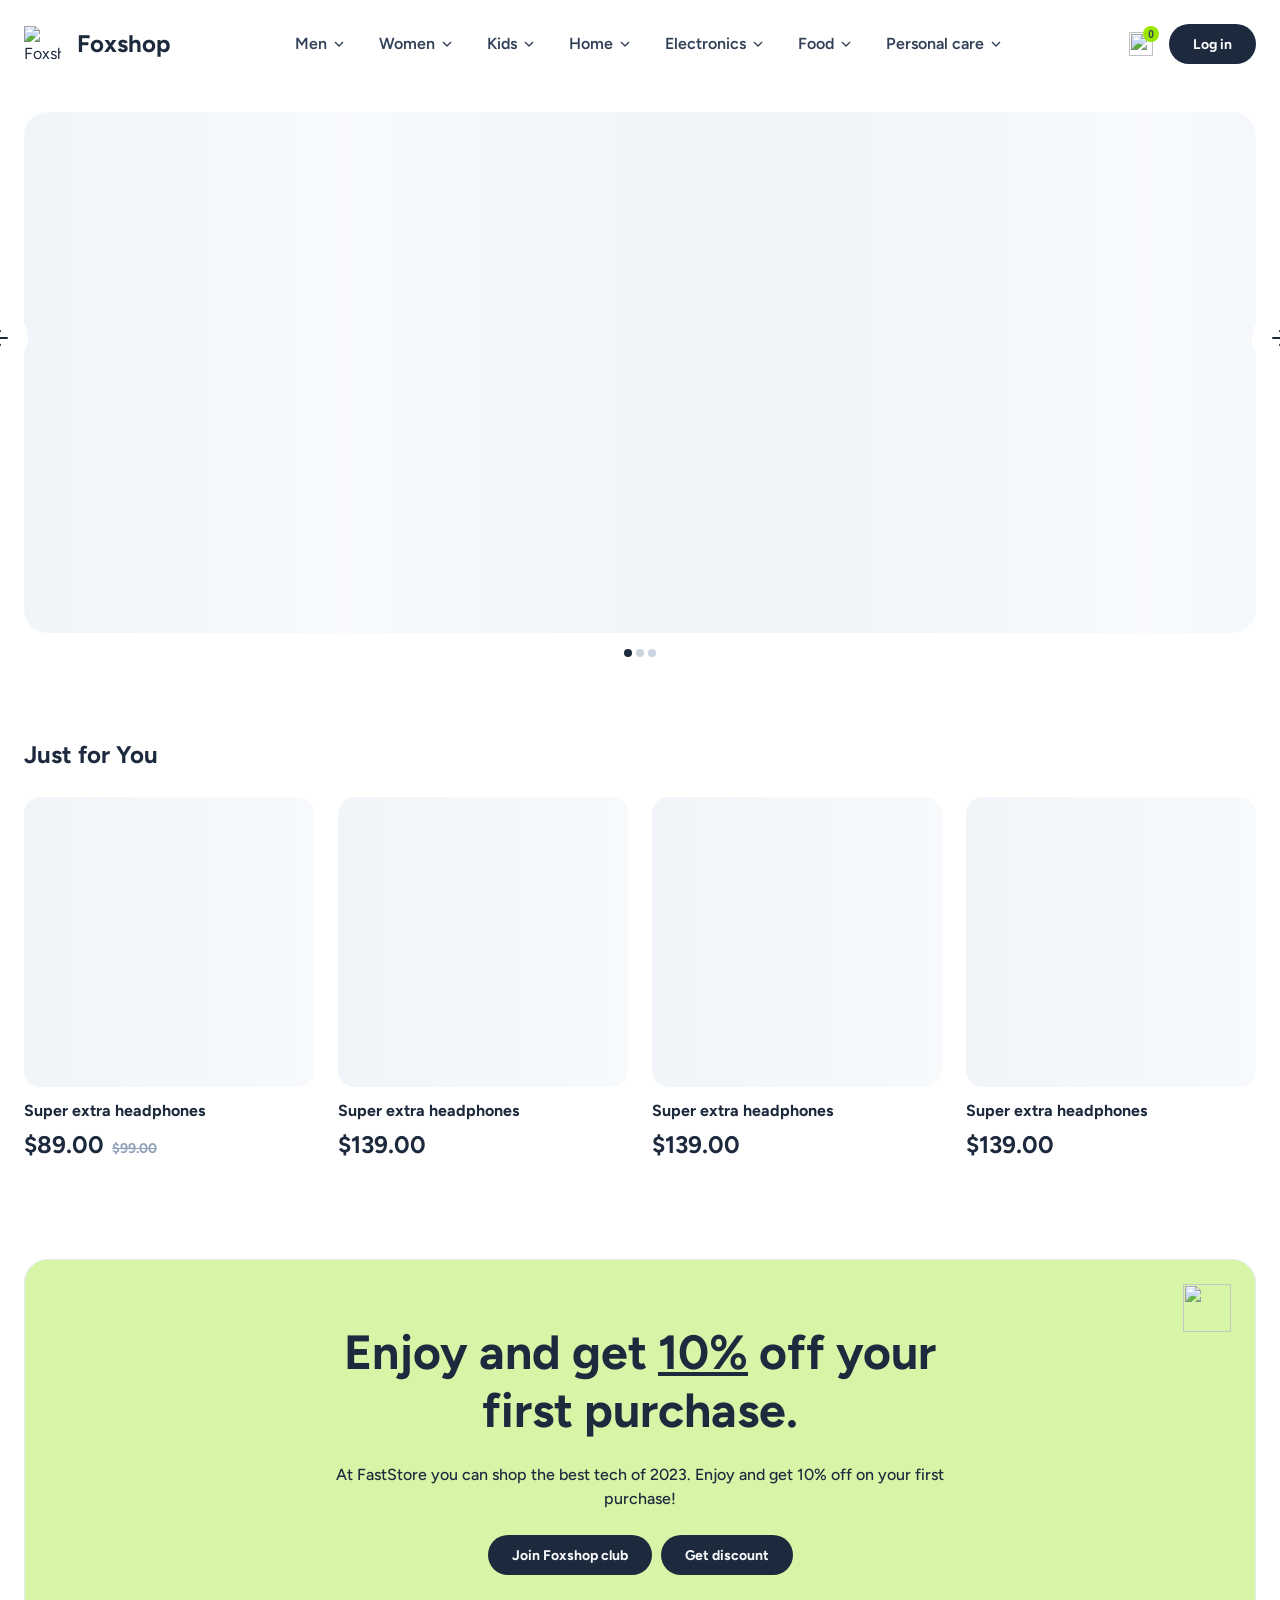
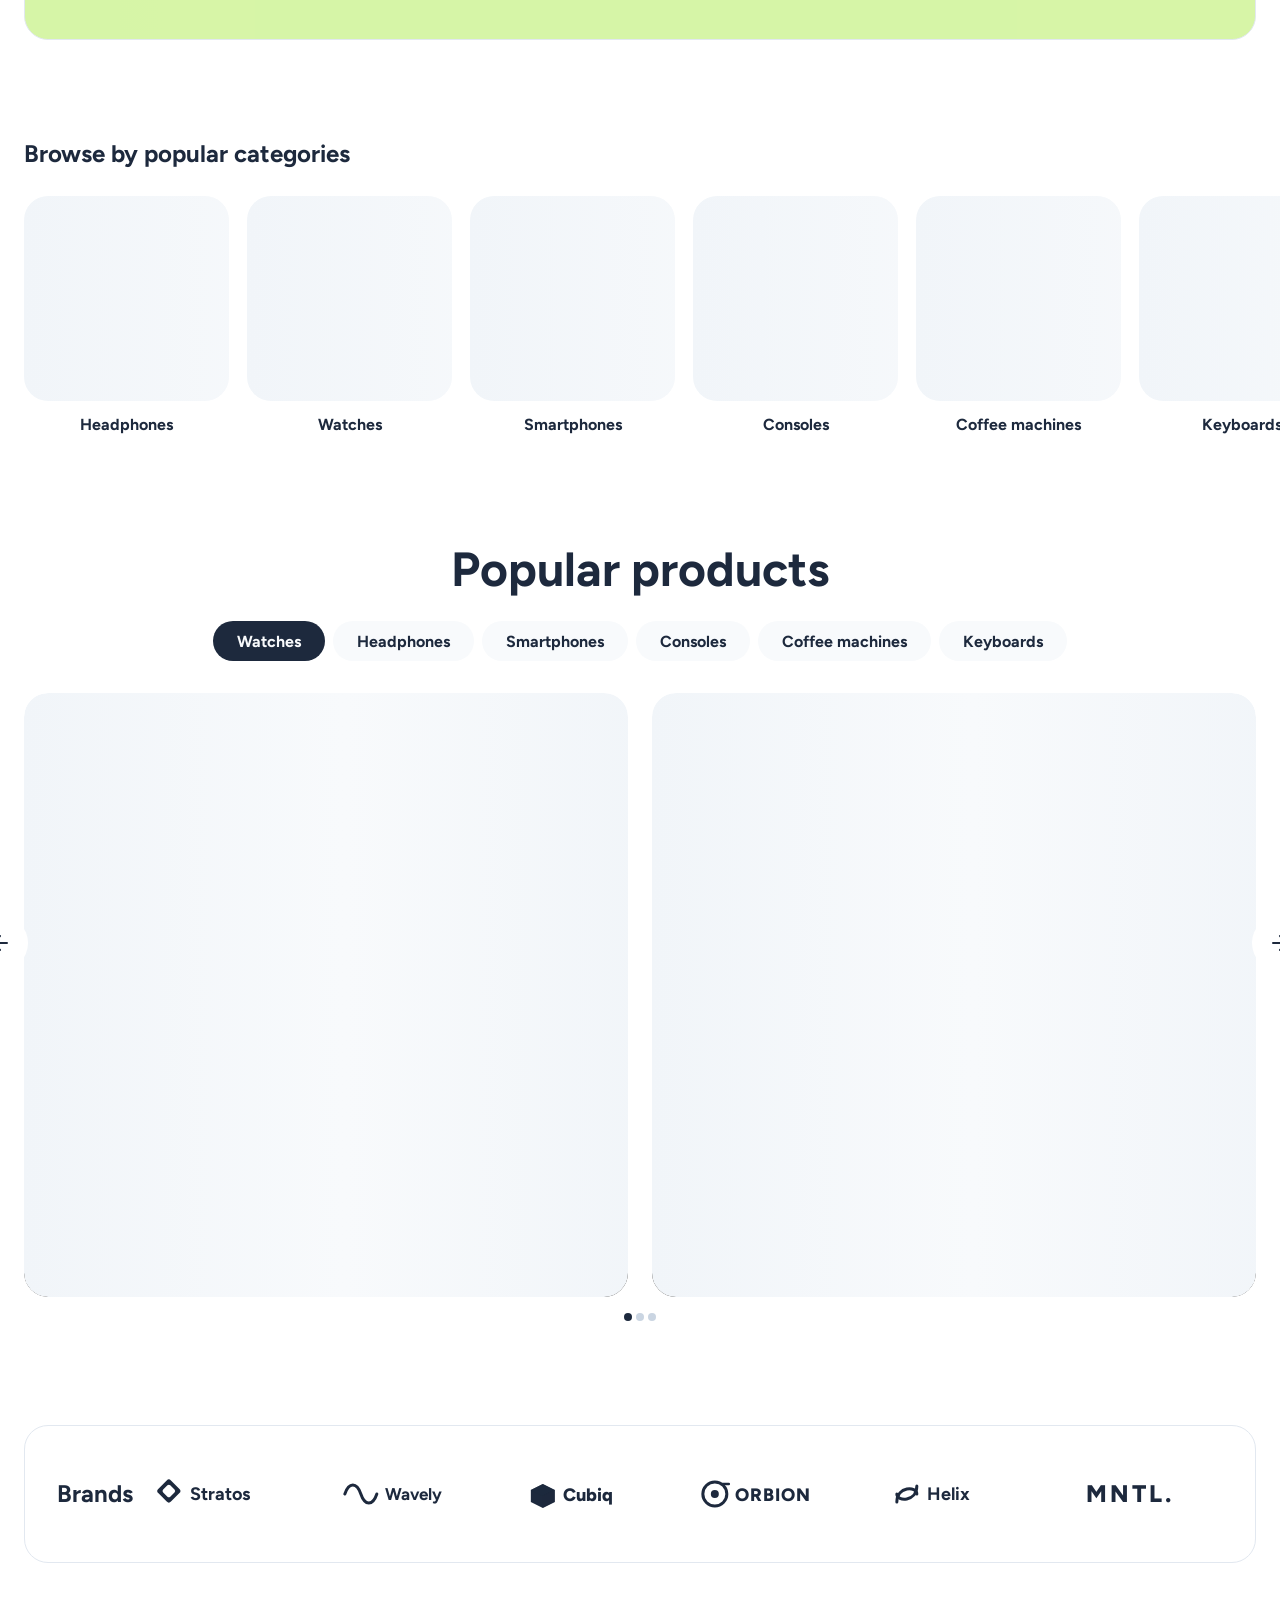
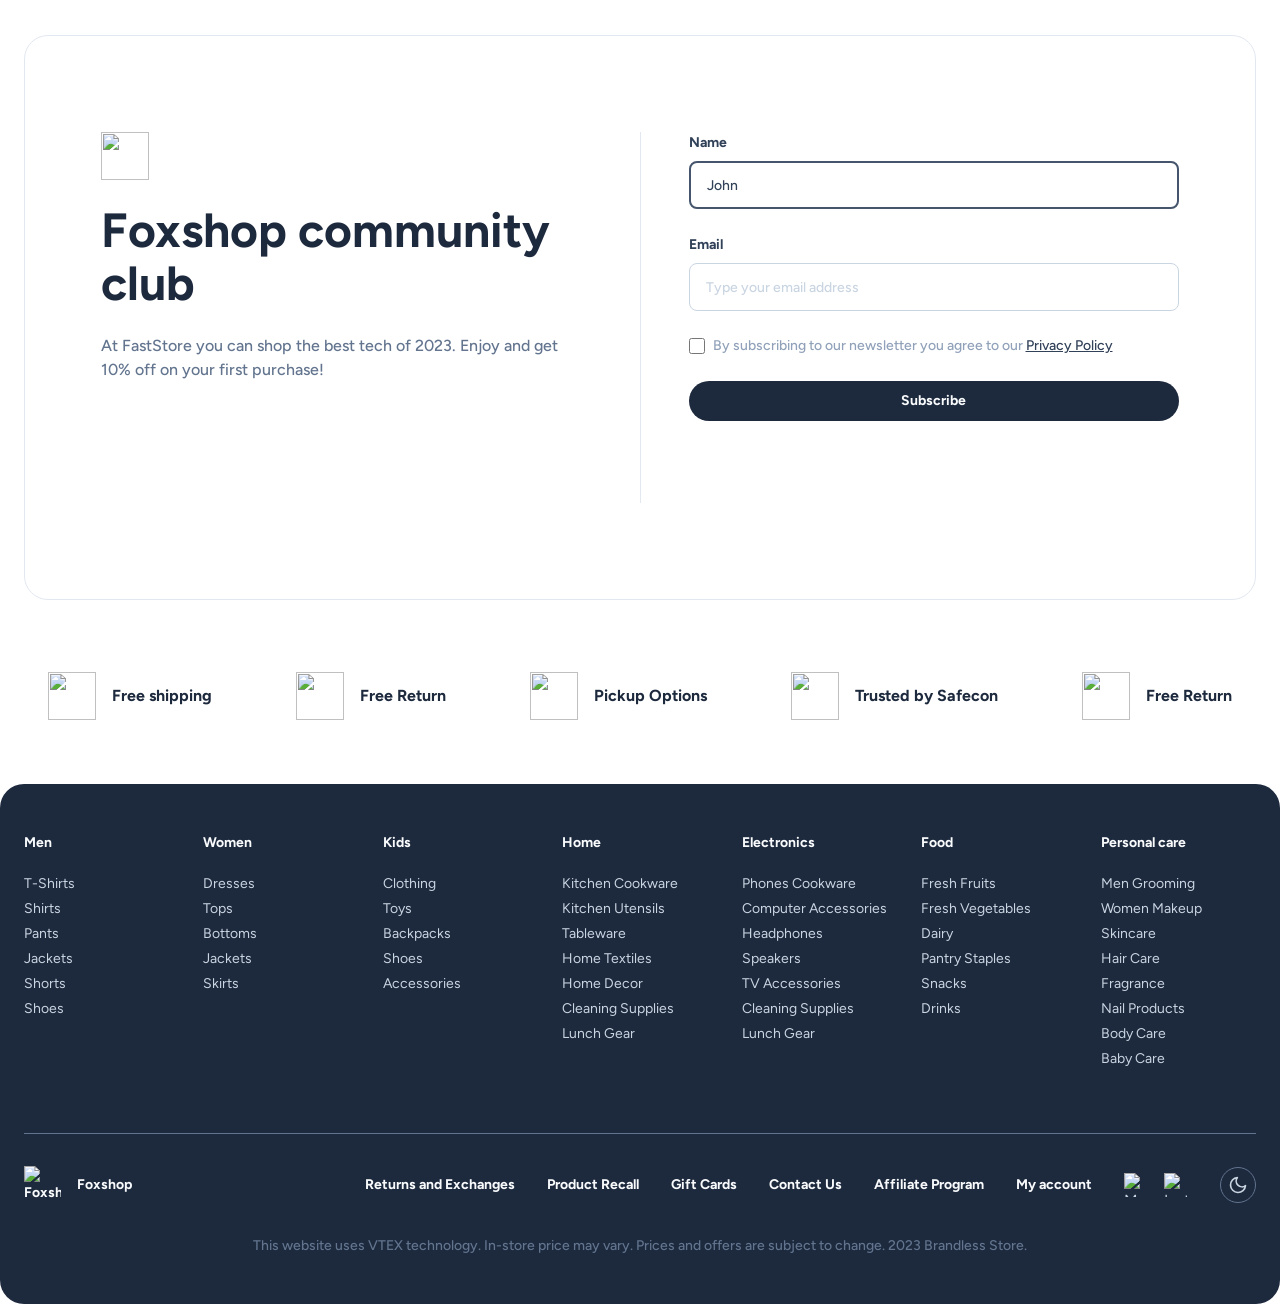
==== commit 1c599734: "Add shimmer skeleton preloaders to all image containers - Add shared shimmer animation and img-skele" ====
--- a/ecommerce/index.html
+++ b/ecommerce/index.html
@@ -665,5 +665,6 @@
       });
     })();
   </script>
+  <script src="js/img-preloader.js"></script>
 </body>
 </html>
--- a/ecommerce/css/styles.css
+++ b/ecommerce/css/styles.css
@@ -17,6 +17,43 @@
   --white: #ffffff;
 }
 
+/* ===== Image Skeleton / Shimmer Preloader ===== */
+@keyframes shimmer {
+  0%   { background-position: -400px 0; }
+  100% { background-position: 400px 0; }
+}
+.img-skeleton {
+  position: relative;
+  overflow: hidden;
+}
+.img-skeleton::after {
+  content: '';
+  position: absolute;
+  inset: 0;
+  z-index: 2;
+  background: linear-gradient(90deg, var(--slate-100) 0%, var(--slate-50) 40%, var(--slate-100) 80%);
+  background-size: 800px 100%;
+  animation: shimmer 1.4s ease-in-out infinite;
+  border-radius: inherit;
+  pointer-events: none;
+}
+.img-skeleton.img-loaded::after {
+  animation: none;
+  opacity: 0;
+  transition: opacity .3s ease;
+}
+.img-skeleton img {
+  opacity: 0;
+  transition: opacity .3s ease;
+}
+.img-skeleton.img-loaded img {
+  opacity: 1;
+}
+[data-theme="dark"] .img-skeleton::after {
+  background: linear-gradient(90deg, #1e293b 0%, #2a3a50 40%, #1e293b 80%);
+  background-size: 800px 100%;
+}
+
 /* ===== Reset ===== */
 *, *::before, *::after { box-sizing: border-box; margin: 0; padding: 0; }
 
@@ -601,6 +638,8 @@
   gap: 12px;
 }
 .category-tile__img {
+  position: relative;
+  overflow: hidden;
   width: 205px;
   height: 205px;
   border-radius: 24px;
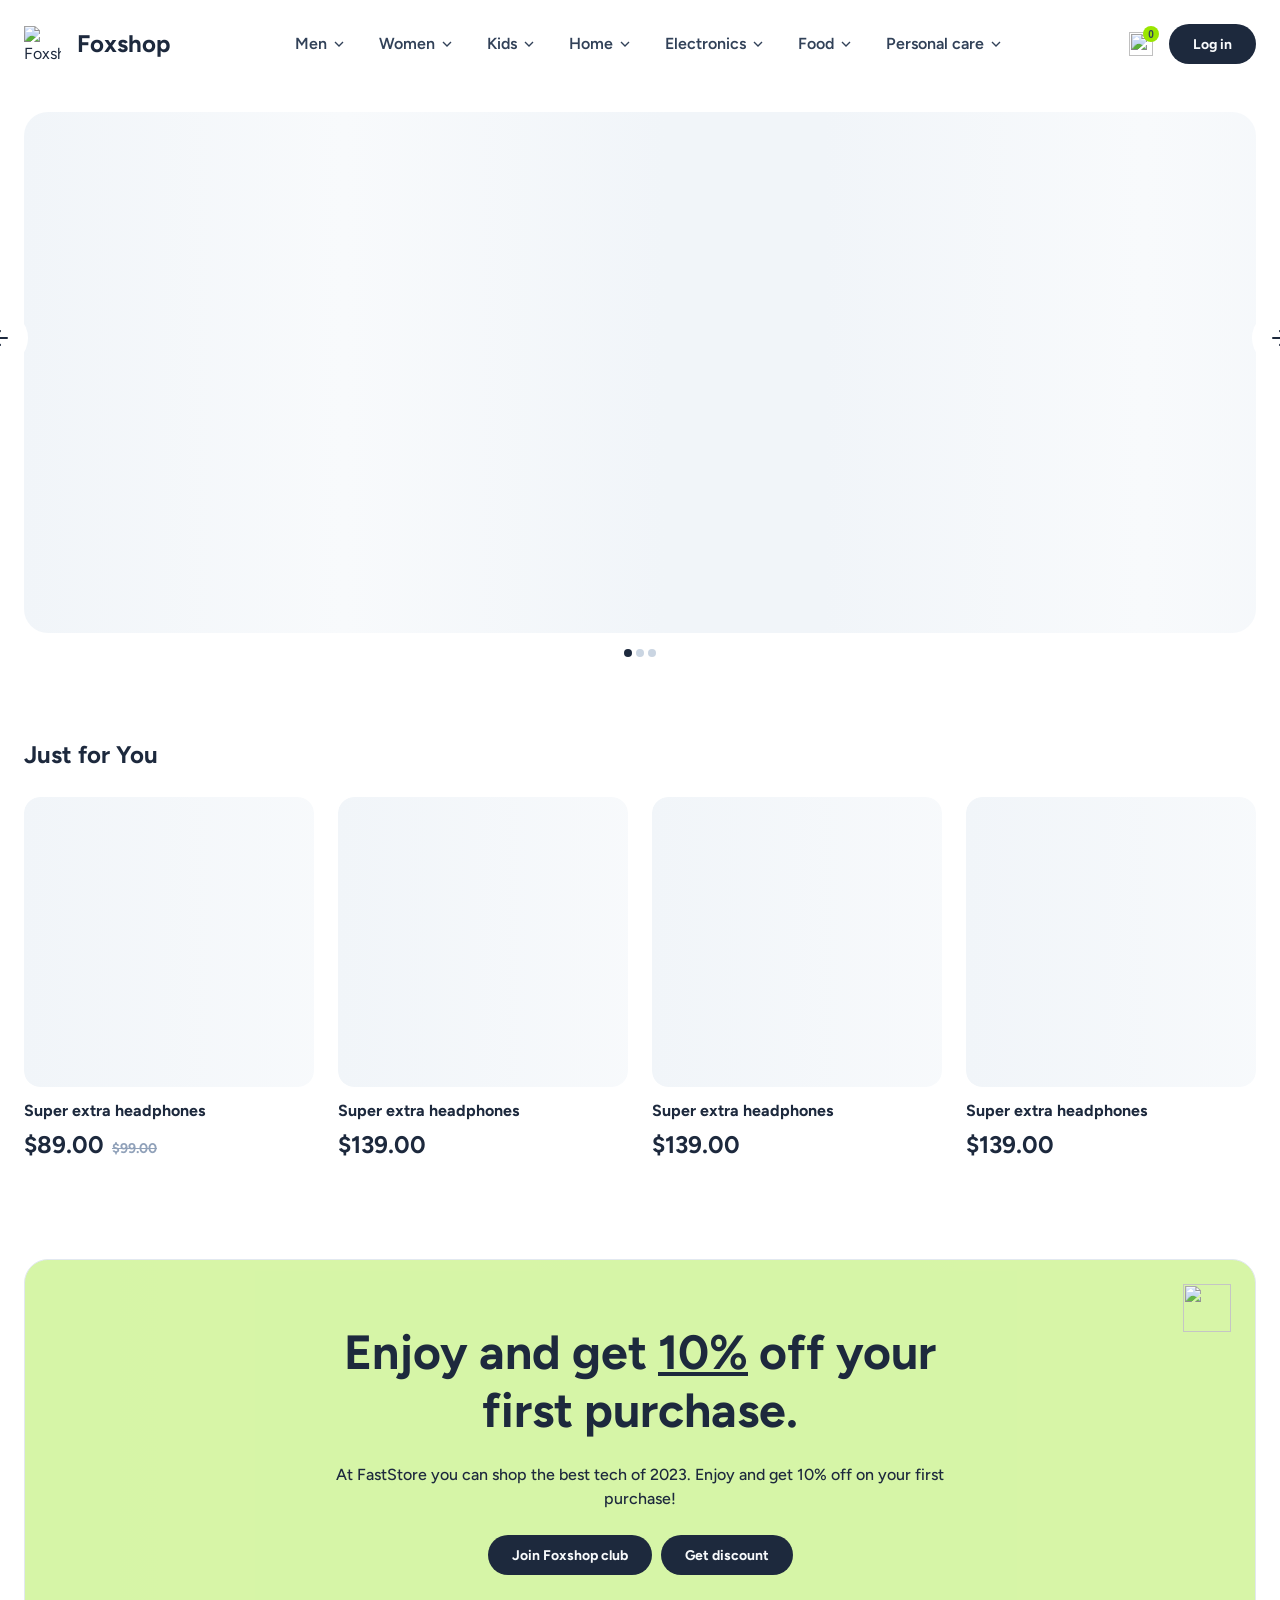
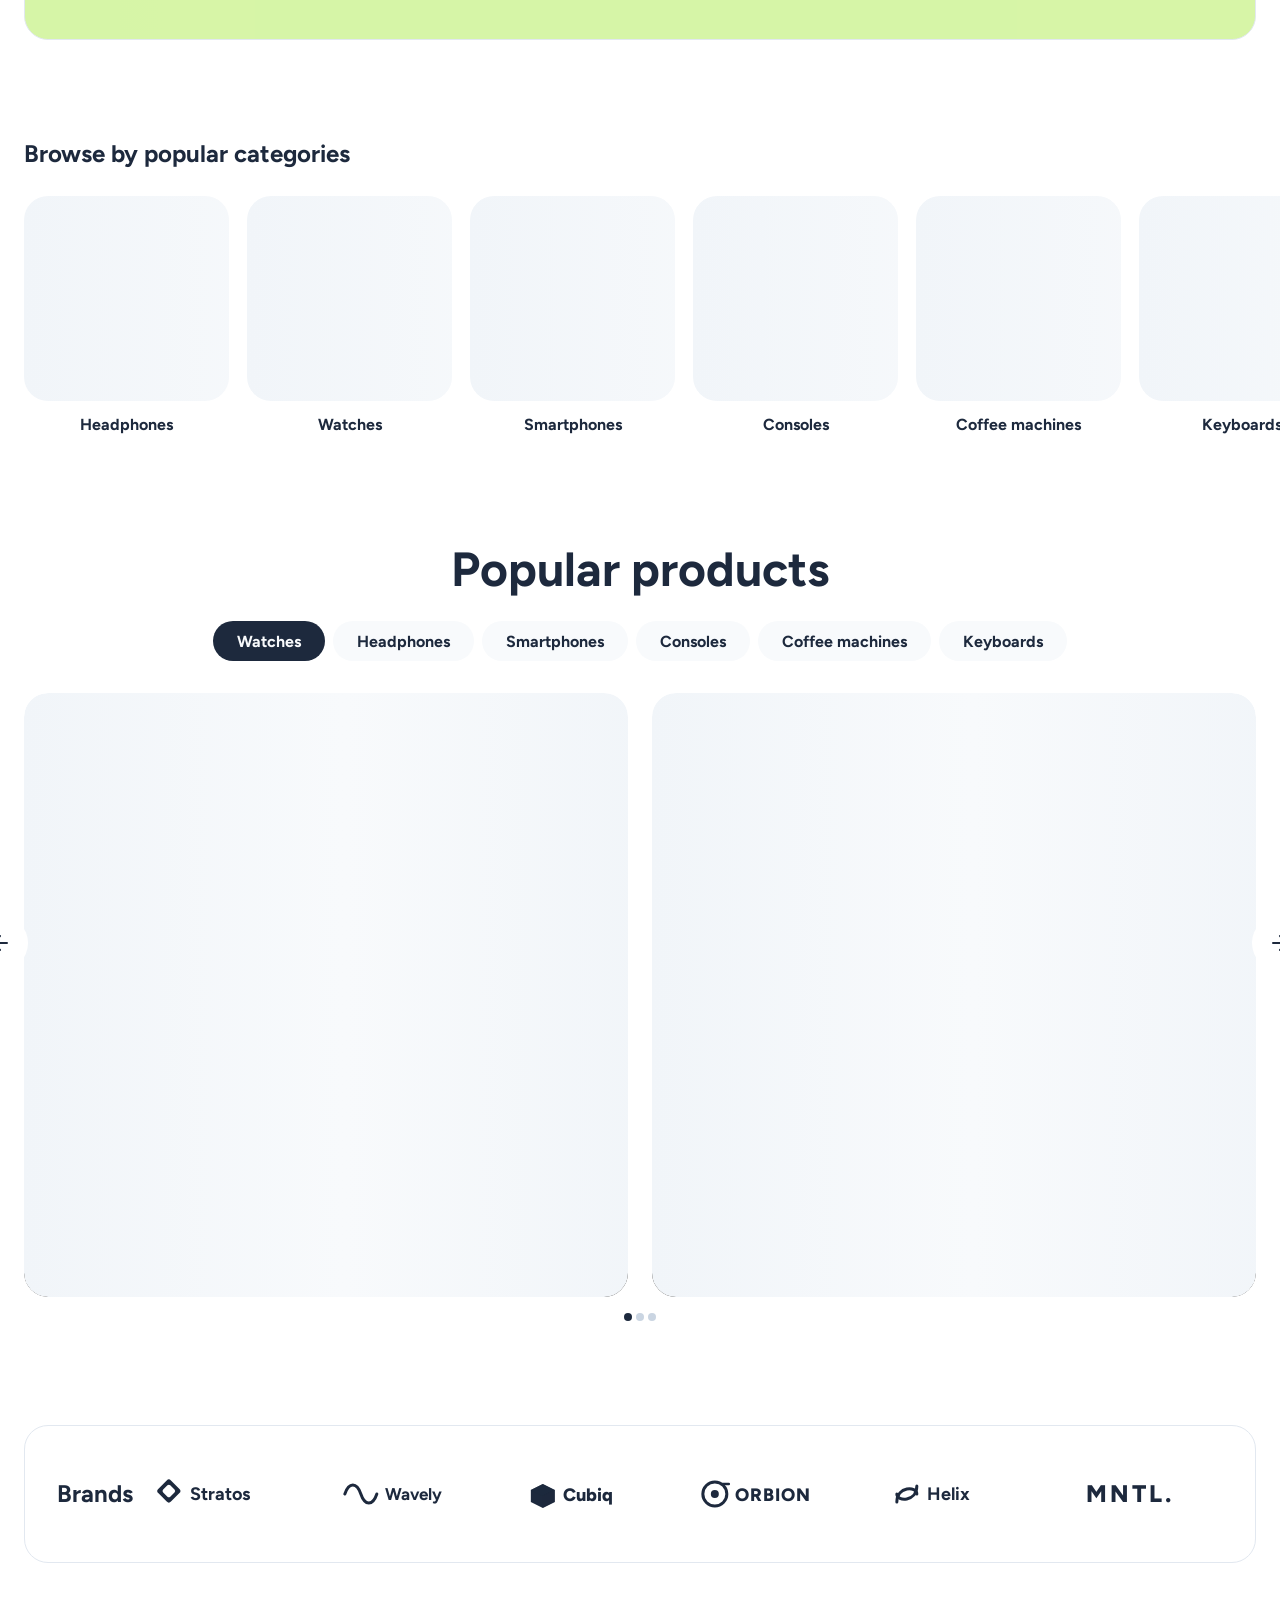
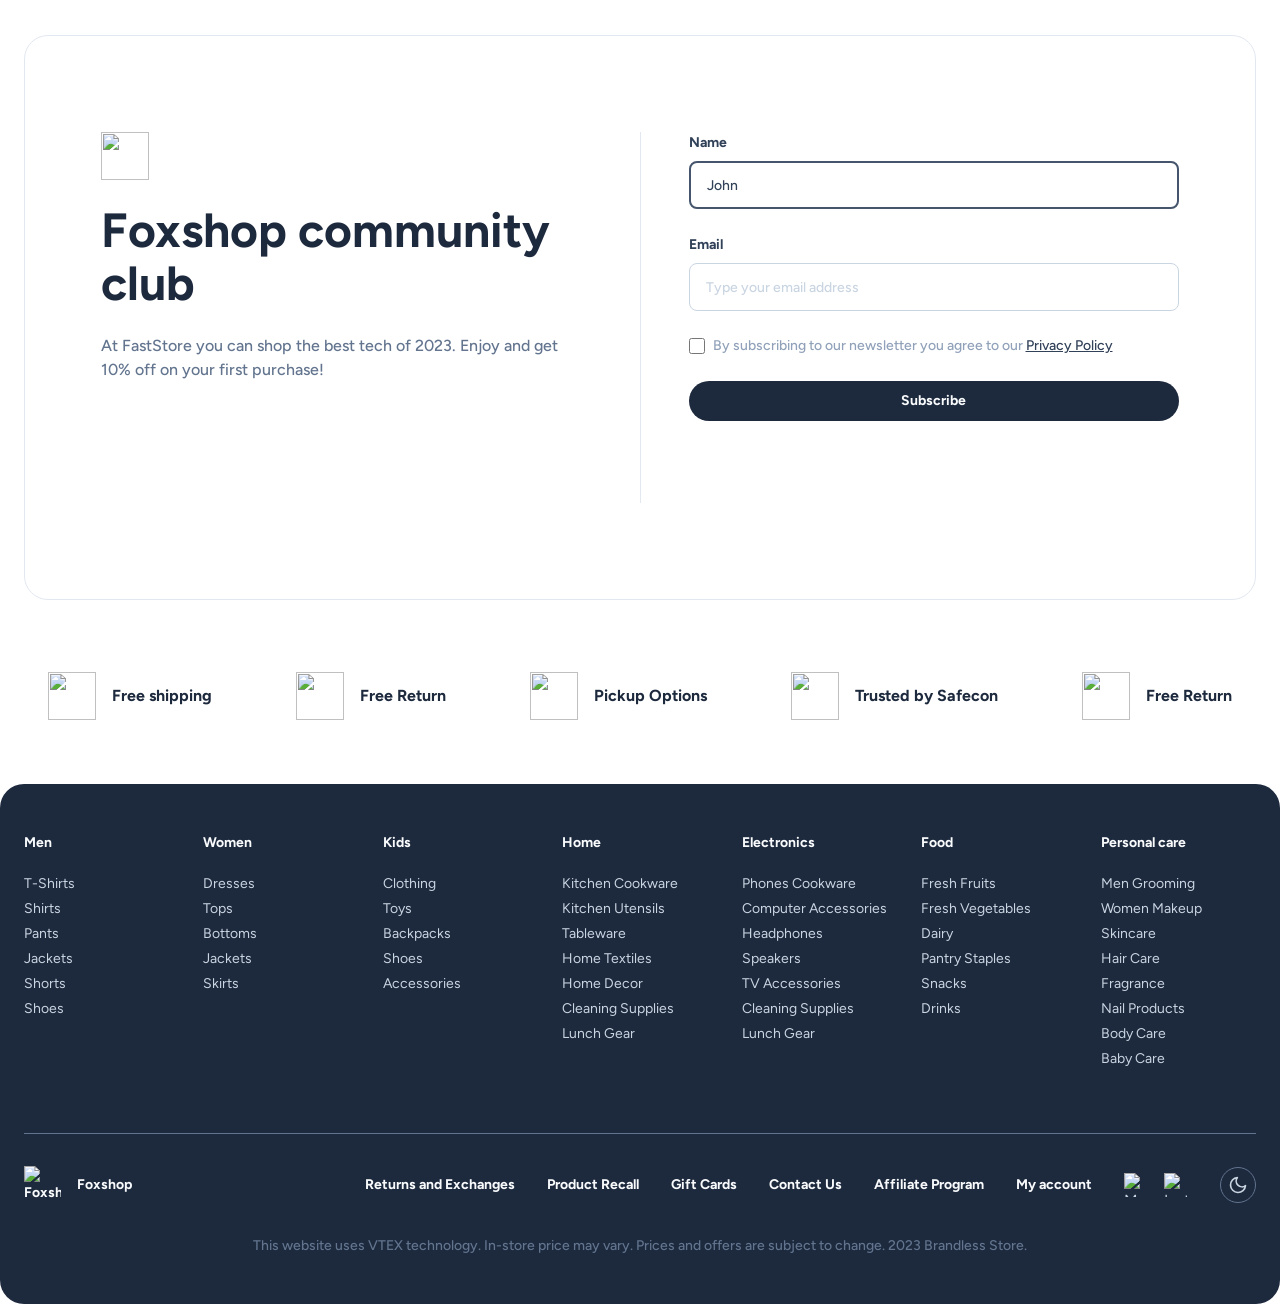
==== commit 7c46f937: "Add Okta-style glassmorphism navbar with scroll elevation - Navbar starts flat/transparent at page t" ====
--- a/ecommerce/index.html
+++ b/ecommerce/index.html
@@ -666,5 +666,6 @@
     })();
   </script>
   <script src="js/img-preloader.js"></script>
+<script src="js/navbar-scroll.js"></script>
 </body>
 </html>
--- a/ecommerce/css/styles.css
+++ b/ecommerce/css/styles.css
@@ -43,11 +43,11 @@
   transition: opacity .3s ease;
 }
 .img-skeleton img {
-  opacity: 0;
-  transition: opacity .3s ease;
+  opacity: 0 !important;
 }
 .img-skeleton.img-loaded img {
-  opacity: 1;
+  opacity: 1 !important;
+  transition: opacity .3s ease, transform .4s ease !important;
 }
 [data-theme="dark"] .img-skeleton::after {
   background: linear-gradient(90deg, #1e293b 0%, #2a3a50 40%, #1e293b 80%);
@@ -144,10 +144,17 @@
   position: sticky;
   top: 0;
   z-index: 100;
-  background: rgba(255, 255, 255, .85);
-  -webkit-backdrop-filter: blur(10px);
-  backdrop-filter: blur(10px);
-  transition: background .3s ease;
+  background: transparent;
+  transition: background .4s ease, box-shadow .4s ease, border-radius .4s ease, top .4s ease, margin .4s ease;
+}
+.navbar.navbar--scrolled {
+  background: rgba(255, 255, 255, .6);
+  -webkit-backdrop-filter: blur(20px);
+  backdrop-filter: blur(20px);
+  box-shadow: 0 4px 30px rgba(0, 0, 0, .08), 0 1px 3px rgba(0, 0, 0, .04);
+  border-radius: 20px;
+  margin: 8px 16px 0;
+  top: 0;
 }
 .navbar__inner {
   max-width: 1320px;
@@ -156,6 +163,7 @@
   display: flex;
   align-items: center;
   gap: 31px;
+  padding: 0 24px;
 }
 .navbar__brand {
   display: flex;
@@ -930,8 +938,26 @@
   font-size: 14px;
   color: var(--slate-300);
   transition: color .2s;
+  position: relative;
+  width: fit-content;
+}
+.footer__col a::before {
+  content: '';
+  position: absolute;
+  left: 0;
+  right: 0;
+  bottom: -1px;
+  height: 1px;
+  background-color: currentColor;
+  transform-origin: right;
+  transform: scaleX(0) rotate(.001deg);
+  transition: transform .35s cubic-bezier(.625,.05,0,1);
 }
 .footer__col a:hover { color: var(--white); }
+.footer__col a:hover::before {
+  transform-origin: left;
+  transform: scaleX(1) rotate(.001deg);
+}
 .footer__divider {
   border: none;
   height: 1px;
@@ -1070,7 +1096,11 @@
 
 /* Navbar */
 [data-theme="dark"] .navbar {
-  background: rgba(17, 17, 24, .85);
+  background: transparent;
+}
+[data-theme="dark"] .navbar.navbar--scrolled {
+  background: rgba(17, 17, 24, .55);
+  box-shadow: 0 4px 30px rgba(0, 0, 0, .25), 0 1px 3px rgba(0, 0, 0, .15);
 }
 [data-theme="dark"] .navbar__logo-text {
   color: var(--text);
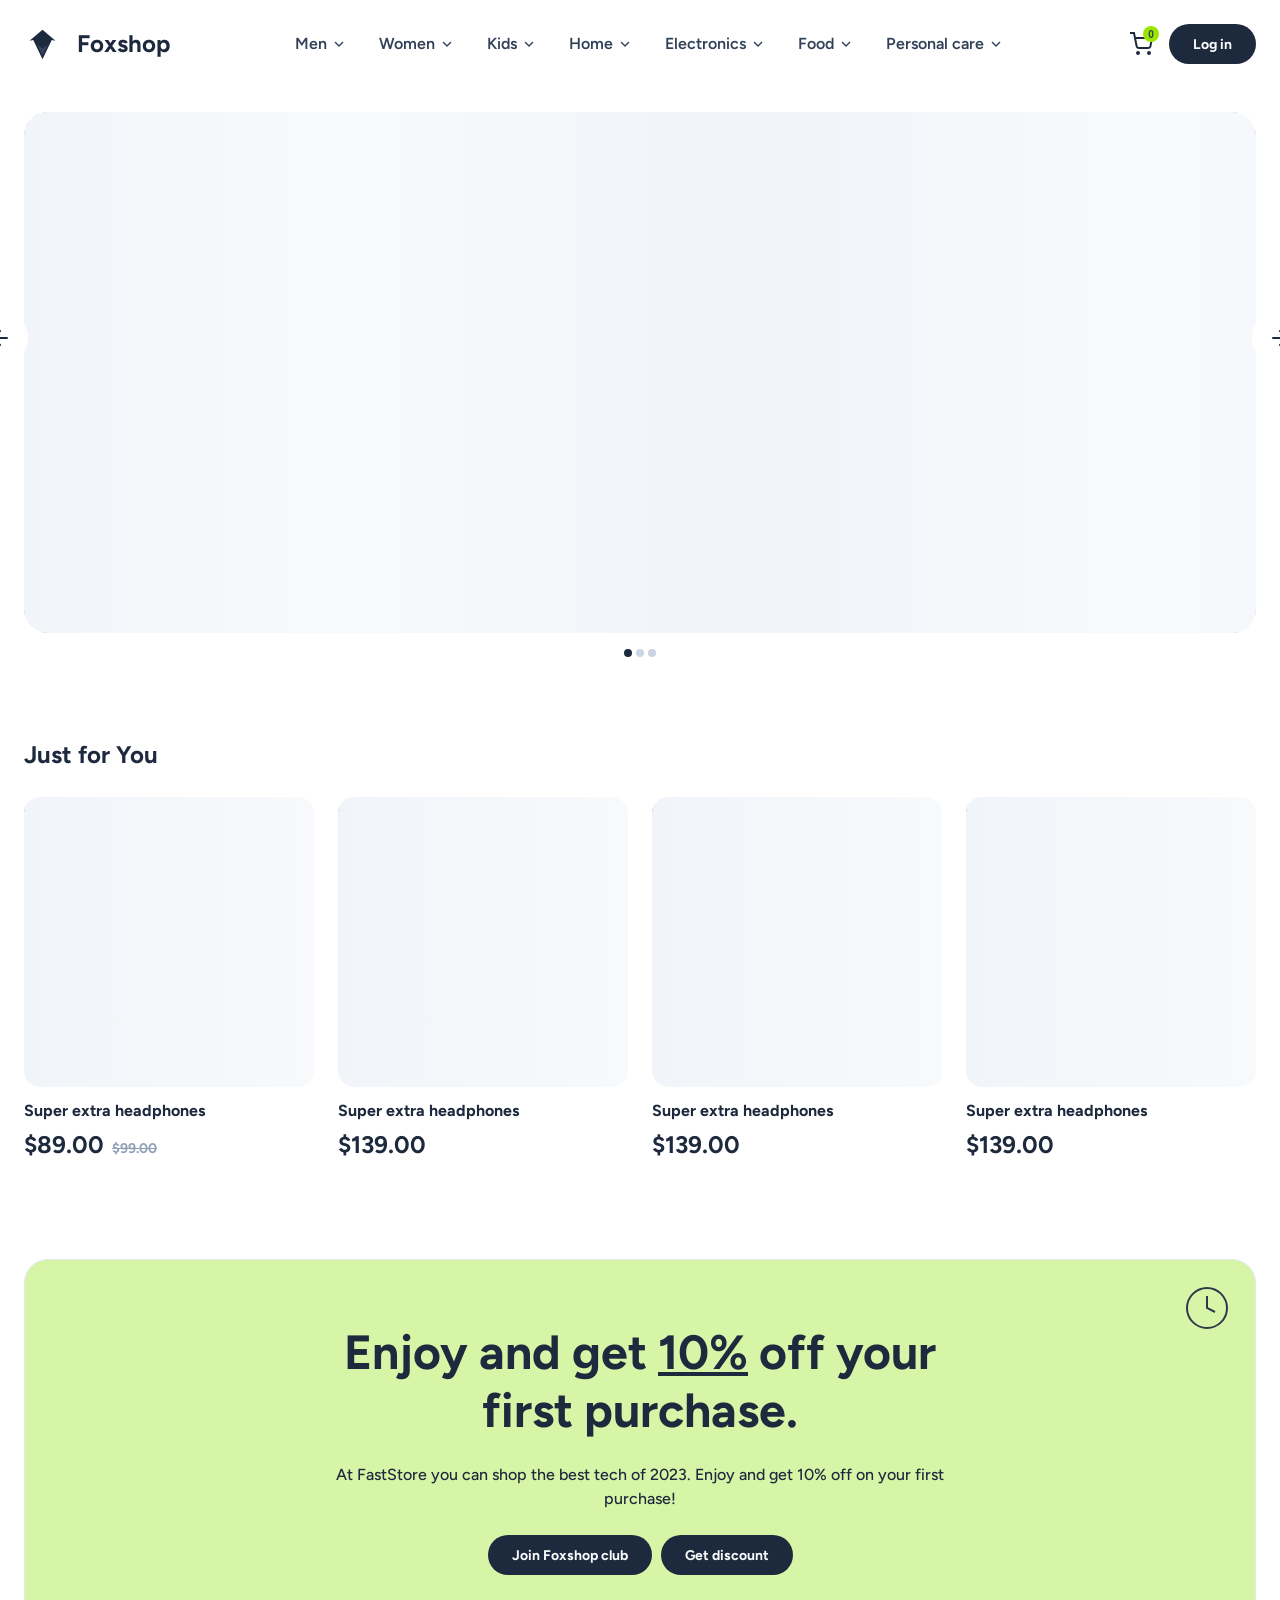
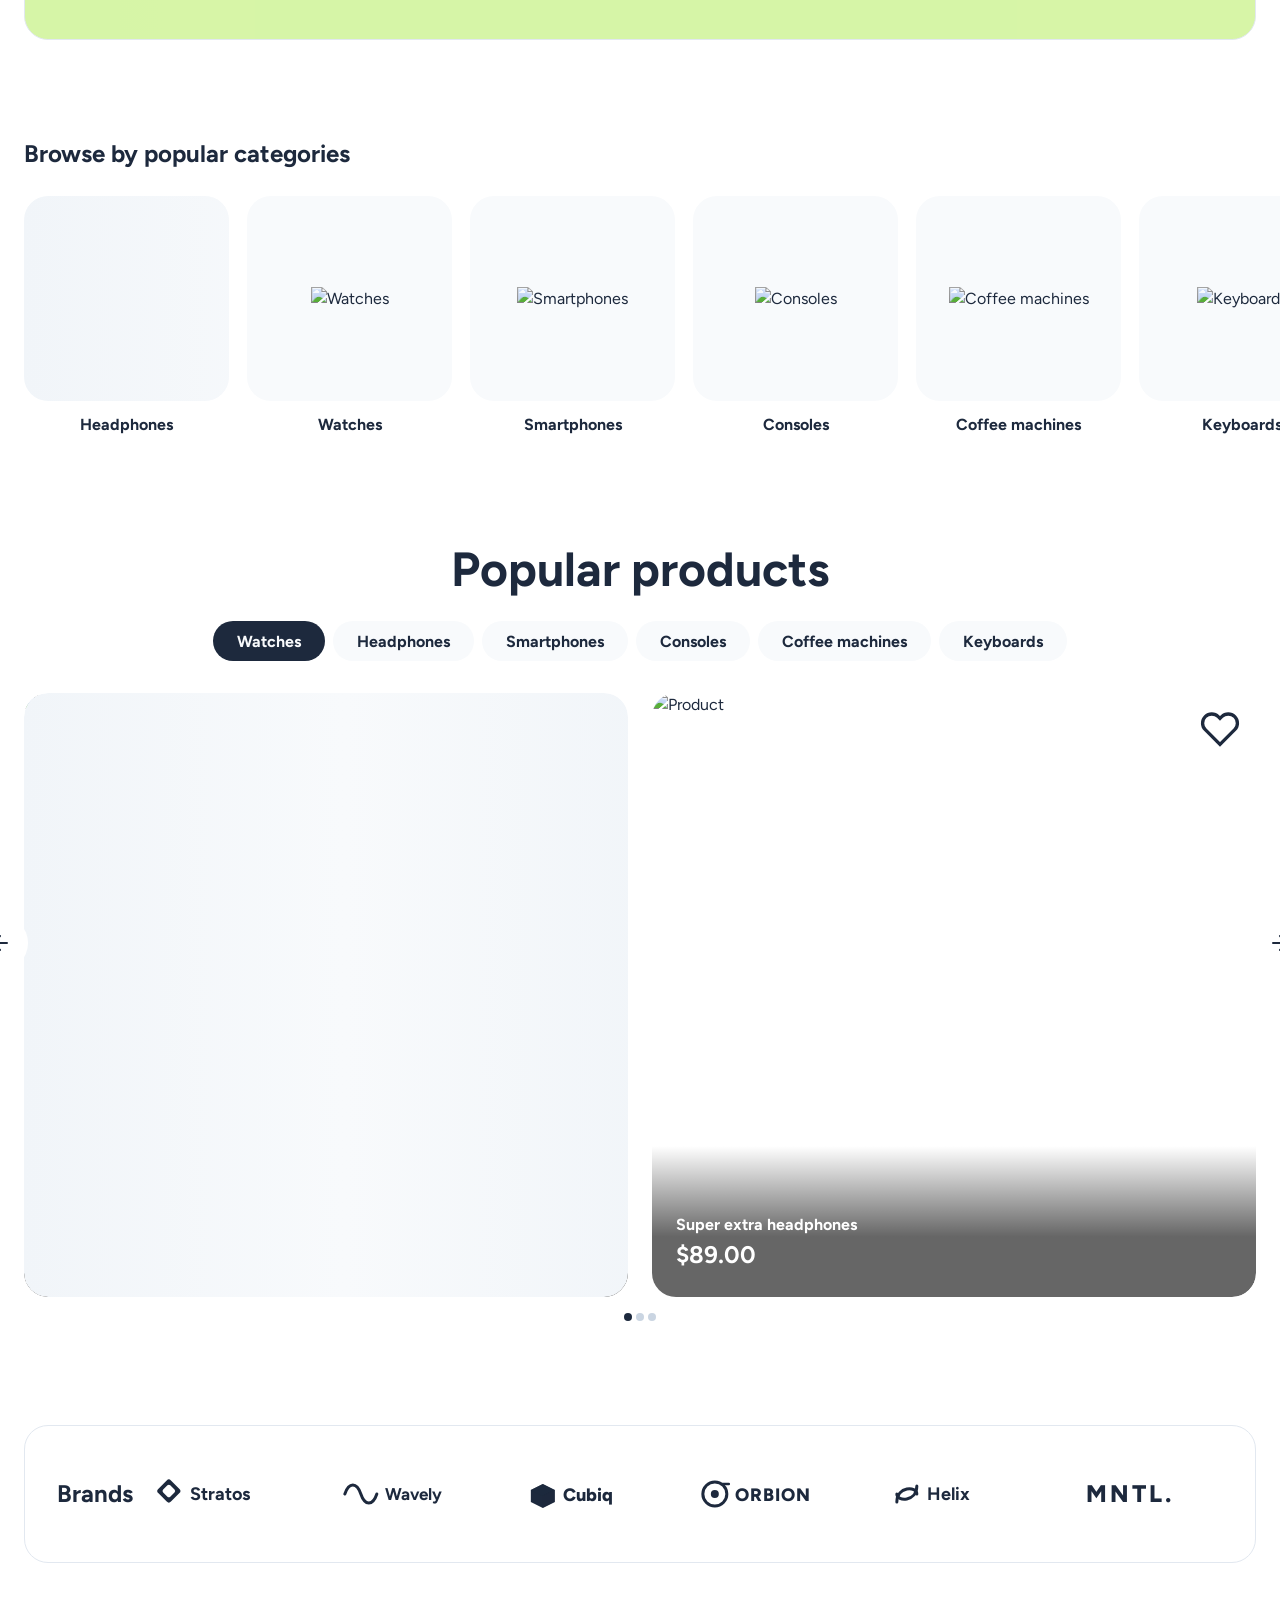
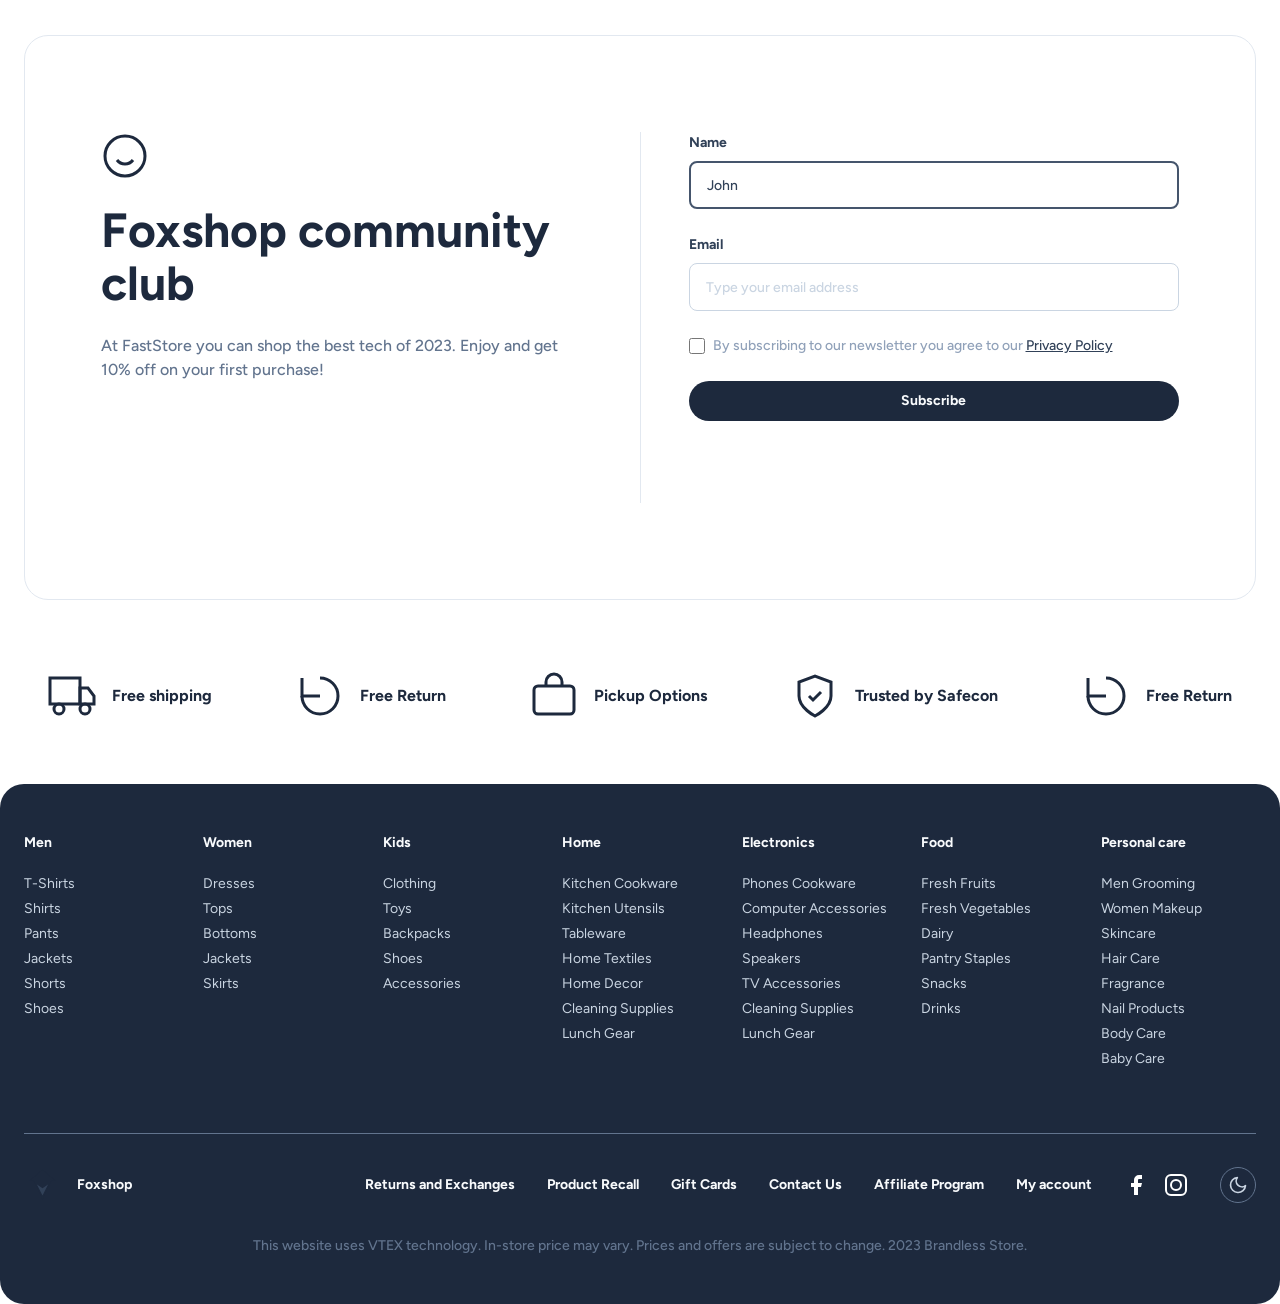
==== commit 652a7ca3: "Replace all Figma MCP asset URLs with public Unsplash and SVG images Figma MCP assets are not public" ====
--- a/ecommerce/index.html
+++ b/ecommerce/index.html
@@ -6,7 +6,7 @@
   <title>Foxshop — Home</title>
   <link rel="preconnect" href="https://fonts.googleapis.com">
   <link href="https://fonts.googleapis.com/css2?family=Figtree:wght@400;500;600;700&display=swap" rel="stylesheet">
-  <link rel="stylesheet" href="css/styles.css">
+  <link rel="stylesheet" href="css/styles.css?v=2">
 </head>
 <body>
 
@@ -14,7 +14,7 @@
   <nav class="navbar">
     <div class="navbar__inner">
       <a href="index.html" class="navbar__brand">
-        <img src="https://www.figma.com/api/mcp/asset/bb1a9455-7161-435f-94f8-970f27fce8d3" alt="Foxshop" class="navbar__logo-icon">
+        <img src="data:image/svg+xml,%3Csvg xmlns='http://www.w3.org/2000/svg' viewBox='0 0 40 40'%3E%3Cpath d='M20 4L6 16l4-1 10 21 10-21 4 1L20 4z' fill='%231d293d'/%3E%3Cpath d='M14 20l6 12 6-12-6 4-6-4z' fill='%23314158'/%3E%3C/svg%3E" alt="Foxshop" class="navbar__logo-icon">
         <span class="navbar__logo-text">Foxshop</span>
       </a>
       <div class="navbar__links">
@@ -124,7 +124,7 @@
       </div>
       <div class="navbar__actions">
         <button class="navbar__cart" aria-label="Shopping bag">
-          <img src="https://www.figma.com/api/mcp/asset/6309f1f8-a844-4967-8a20-ffbc6908bd6d" alt="" width="24" height="24">
+          <img src="data:image/svg+xml,%3Csvg xmlns='http://www.w3.org/2000/svg' viewBox='0 0 24 24' fill='none' stroke='%231d293d' stroke-width='2'%3E%3Ccircle cx='9' cy='21' r='1'/%3E%3Ccircle cx='20' cy='21' r='1'/%3E%3Cpath d='M1 1h4l2.68 13.39a2 2 0 002 1.61h9.72a2 2 0 002-1.61L23 6H6'/%3E%3C/svg%3E" alt="" width="24" height="24">
           <span class="navbar__badge">0</span>
         </button>
         <a href="#" class="btn btn--dark btn--sm">Log in</a>
@@ -139,7 +139,7 @@
 
       <!-- Slide 1 (Figma: "hero-banner" 144:590 — green phones) -->
       <section class="hero-banner" data-figma-node="144:590">
-        <img src="https://www.figma.com/api/mcp/asset/36e4b6e9-afae-47c7-b7bd-85598ea0a776" alt="" class="hero-banner__bg">
+        <img src="https://images.unsplash.com/photo-1616348436168-de43ad0db179?w=1400&q=80" alt="" class="hero-banner__bg">
         <div class="hero-banner__content">
           <h1 class="hero-banner__title">Next Generation Smartphones</h1>
           <p class="hero-banner__text">At FastStore you can shop the best tech of 2023. Enjoy and get 10% off on your first purchase!</p>
@@ -149,7 +149,7 @@
 
       <!-- Slide 2 (Figma: "hero-image" 144:591 — colorful phone) -->
       <section class="hero-banner" data-figma-node="144:591">
-        <img src="https://www.figma.com/api/mcp/asset/235283c6-c105-41b3-b893-83b17e9e9a62" alt="" class="hero-banner__bg">
+        <img src="https://images.unsplash.com/photo-1556656793-08538906a9f8?w=1400&q=80" alt="" class="hero-banner__bg">
         <div class="hero-banner__content">
           <h1 class="hero-banner__title">Next Generation Smartphones</h1>
           <p class="hero-banner__text">At FastStore you can shop the best tech of 2023. Enjoy and get 10% off on your first purchase!</p>
@@ -159,7 +159,7 @@
 
       <!-- Slide 3 (Figma: "hero-image" 144:592 — blue phone) -->
       <section class="hero-banner" data-figma-node="144:592">
-        <img src="https://www.figma.com/api/mcp/asset/b2d357a8-5e7a-4120-9c14-1b0ab0625bf9" alt="" class="hero-banner__bg">
+        <img src="https://images.unsplash.com/photo-1510557880182-3d4d3cba35a5?w=1400&q=80" alt="" class="hero-banner__bg">
         <div class="hero-banner__content">
           <h1 class="hero-banner__title">Next Generation Smartphones</h1>
           <p class="hero-banner__text">At FastStore you can shop the best tech of 2023. Enjoy and get 10% off on your first purchase!</p>
@@ -194,13 +194,13 @@
       <div class="products-row reveal-stagger">
         <div class="product-card">
           <div class="product-card__media product-card__media--rounded">
-            <img src="https://www.figma.com/api/mcp/asset/37b1119e-4f5d-479c-a0d6-7b01fdffd57c" alt="Headphones" class="product-card__img">
+            <img src="https://images.unsplash.com/photo-1505740420928-5e560c06d30e?w=600&q=80" alt="Headphones" class="product-card__img">
             <div class="product-card__tags">
               <span class="badge badge--lime">Headphones</span>
               <span class="badge badge--neutral">10% OFF</span>
             </div>
             <button class="heart-btn" aria-label="Add to favorites">
-              <img src="https://www.figma.com/api/mcp/asset/4ad115f2-6f80-44c3-a6ff-5498ca2070ba" alt="" width="40" height="40">
+              <img src="data:image/svg+xml,%3Csvg xmlns='http://www.w3.org/2000/svg' viewBox='0 0 24 24' fill='none' stroke='%231d293d' stroke-width='2'%3E%3Cpath d='M20.84 4.61a5.5 5.5 0 00-7.78 0L12 5.67l-1.06-1.06a5.5 5.5 0 00-7.78 7.78l1.06 1.06L12 21.23l7.78-7.78 1.06-1.06a5.5 5.5 0 000-7.78z'/%3E%3C/svg%3E" alt="" width="40" height="40">
             </button>
           </div>
           <p class="product-card__name">Super extra headphones</p>
@@ -211,10 +211,10 @@
         </div>
         <div class="product-card">
           <div class="product-card__media product-card__media--rounded">
-            <img src="https://www.figma.com/api/mcp/asset/3c9cf61c-b5a3-4ef9-b791-c846908f8748" alt="Watch" class="product-card__img">
+            <img src="https://images.unsplash.com/photo-1523275335684-37898b6baf30?w=600&q=80" alt="Watch" class="product-card__img">
             <div class="product-card__tags"><span class="badge badge--lime">Watches</span></div>
             <button class="heart-btn" aria-label="Add to favorites">
-              <img src="https://www.figma.com/api/mcp/asset/4ad115f2-6f80-44c3-a6ff-5498ca2070ba" alt="" width="40" height="40">
+              <img src="data:image/svg+xml,%3Csvg xmlns='http://www.w3.org/2000/svg' viewBox='0 0 24 24' fill='none' stroke='%231d293d' stroke-width='2'%3E%3Cpath d='M20.84 4.61a5.5 5.5 0 00-7.78 0L12 5.67l-1.06-1.06a5.5 5.5 0 00-7.78 7.78l1.06 1.06L12 21.23l7.78-7.78 1.06-1.06a5.5 5.5 0 000-7.78z'/%3E%3C/svg%3E" alt="" width="40" height="40">
             </button>
           </div>
           <p class="product-card__name">Super extra headphones</p>
@@ -222,10 +222,10 @@
         </div>
         <div class="product-card">
           <div class="product-card__media product-card__media--rounded">
-            <img src="https://www.figma.com/api/mcp/asset/4ecc0586-3170-44d4-bc55-f1988c7218aa" alt="Watch" class="product-card__img">
+            <img src="https://images.unsplash.com/photo-1511707171634-5f897ff02aa9?w=600&q=80" alt="Watch" class="product-card__img">
             <div class="product-card__tags"><span class="badge badge--lime">Watches</span></div>
             <button class="heart-btn" aria-label="Add to favorites">
-              <img src="https://www.figma.com/api/mcp/asset/4ad115f2-6f80-44c3-a6ff-5498ca2070ba" alt="" width="40" height="40">
+              <img src="data:image/svg+xml,%3Csvg xmlns='http://www.w3.org/2000/svg' viewBox='0 0 24 24' fill='none' stroke='%231d293d' stroke-width='2'%3E%3Cpath d='M20.84 4.61a5.5 5.5 0 00-7.78 0L12 5.67l-1.06-1.06a5.5 5.5 0 00-7.78 7.78l1.06 1.06L12 21.23l7.78-7.78 1.06-1.06a5.5 5.5 0 000-7.78z'/%3E%3C/svg%3E" alt="" width="40" height="40">
             </button>
           </div>
           <p class="product-card__name">Super extra headphones</p>
@@ -233,10 +233,10 @@
         </div>
         <div class="product-card">
           <div class="product-card__media product-card__media--rounded">
-            <img src="https://www.figma.com/api/mcp/asset/a72e8090-0f96-46b7-8db8-cd685d599fd2" alt="Watch" class="product-card__img">
+            <img src="https://images.unsplash.com/photo-1546868871-af0de0ae72be?w=600&q=80" alt="Watch" class="product-card__img">
             <div class="product-card__tags"><span class="badge badge--lime">Watches</span></div>
             <button class="heart-btn" aria-label="Add to favorites">
-              <img src="https://www.figma.com/api/mcp/asset/4ad115f2-6f80-44c3-a6ff-5498ca2070ba" alt="" width="40" height="40">
+              <img src="data:image/svg+xml,%3Csvg xmlns='http://www.w3.org/2000/svg' viewBox='0 0 24 24' fill='none' stroke='%231d293d' stroke-width='2'%3E%3Cpath d='M20.84 4.61a5.5 5.5 0 00-7.78 0L12 5.67l-1.06-1.06a5.5 5.5 0 00-7.78 7.78l1.06 1.06L12 21.23l7.78-7.78 1.06-1.06a5.5 5.5 0 000-7.78z'/%3E%3C/svg%3E" alt="" width="40" height="40">
             </button>
           </div>
           <p class="product-card__name">Super extra headphones</p>
@@ -250,10 +250,10 @@
   <section class="promo">
     <div class="promo__inner reveal--scale">
       <div class="promo__icon">
-        <img src="https://www.figma.com/api/mcp/asset/9a610f65-2dc1-4ba4-a08a-f9fa5a0fef5e" alt="" width="48" height="48">
+        <img src="data:image/svg+xml,%3Csvg xmlns='http://www.w3.org/2000/svg' viewBox='0 0 48 48' fill='none' stroke='%231d293d' stroke-width='2'%3E%3Ccircle cx='24' cy='24' r='20'/%3E%3Cpath d='M24 12v12l8 4'/%3E%3C/svg%3E" alt="" width="48" height="48">
       </div>
       <div class="promo__mask">
-        <img src="https://www.figma.com/api/mcp/asset/58fe92b9-d793-4d0b-8da4-f28fbb5fbd5b" alt="" class="promo__mask-img">
+        <img src="https://images.unsplash.com/photo-1491933382434-500287f9b54b?w=800&q=80" alt="" class="promo__mask-img">
       </div>
       <div class="promo__content">
         <h2 class="promo__title">Enjoy and get <u>10%</u> off your first purchase.</h2>
@@ -272,27 +272,27 @@
       <h2 class="section__title reveal">Browse by popular categories</h2>
       <div class="categories-row reveal-stagger">
         <div class="category-tile">
-          <div class="category-tile__img"><img src="https://www.figma.com/api/mcp/asset/135f9a10-6afd-4445-86ec-2628ecba9b3b" alt="Headphones"></div>
+          <div class="category-tile__img"><img src="https://images.unsplash.com/photo-1583394838336-acd977736f90?w=400&q=80" alt="Headphones"></div>
           <span class="category-tile__label">Headphones</span>
         </div>
         <div class="category-tile">
-          <div class="category-tile__img"><img src="https://www.figma.com/api/mcp/asset/514ce2b2-25d1-4959-8d0f-e4480a230e88" alt="Watches"></div>
+          <div class="category-tile__img"><img src="https://images.unsplash.com/photo-1524592094714-0f0654e20314?w=400&q=80" alt="Watches"></div>
           <span class="category-tile__label">Watches</span>
         </div>
         <div class="category-tile">
-          <div class="category-tile__img"><img src="https://www.figma.com/api/mcp/asset/ae9fe99c-9467-47ed-ab30-8db0717b3eac" alt="Smartphones"></div>
+          <div class="category-tile__img"><img src="https://images.unsplash.com/photo-1592899677977-9c10ca588bbd?w=400&q=80" alt="Smartphones"></div>
           <span class="category-tile__label">Smartphones</span>
         </div>
         <div class="category-tile">
-          <div class="category-tile__img"><img src="https://www.figma.com/api/mcp/asset/44e33415-9881-4d52-9abc-0a375cfa3984" alt="Consoles"></div>
+          <div class="category-tile__img"><img src="https://images.unsplash.com/photo-1606144042614-b2417e99c4e3?w=400&q=80" alt="Consoles"></div>
           <span class="category-tile__label">Consoles</span>
         </div>
         <div class="category-tile">
-          <div class="category-tile__img"><img src="https://www.figma.com/api/mcp/asset/6b861b48-c7e2-4c6d-8d7b-e3975cc4595d" alt="Coffee machines"></div>
+          <div class="category-tile__img"><img src="https://images.unsplash.com/photo-1517668808822-9ebb02f2a0e6?w=400&q=80" alt="Coffee machines"></div>
           <span class="category-tile__label">Coffee machines</span>
         </div>
         <div class="category-tile">
-          <div class="category-tile__img"><img src="https://www.figma.com/api/mcp/asset/b9276f55-694d-43a6-afcb-d21619e14579" alt="Keyboards"></div>
+          <div class="category-tile__img"><img src="https://images.unsplash.com/photo-1587829741301-dc798b83add3?w=400&q=80" alt="Keyboards"></div>
           <span class="category-tile__label">Keyboards</span>
         </div>
       </div>
@@ -318,10 +318,10 @@
           <!-- Slide 1 -->
           <div class="popular-carousel__slide">
             <div class="popular-card">
-              <img src="https://www.figma.com/api/mcp/asset/4ecc0586-3170-44d4-bc55-f1988c7218aa" alt="Product" class="popular-card__img">
+              <img src="https://images.unsplash.com/photo-1511707171634-5f897ff02aa9?w=600&q=80" alt="Product" class="popular-card__img">
               <div class="popular-card__gradient"></div>
               <button class="heart-btn heart-btn--top" aria-label="Add to favorites">
-                <img src="https://www.figma.com/api/mcp/asset/4ad115f2-6f80-44c3-a6ff-5498ca2070ba" alt="" width="40" height="40">
+                <img src="data:image/svg+xml,%3Csvg xmlns='http://www.w3.org/2000/svg' viewBox='0 0 24 24' fill='none' stroke='%231d293d' stroke-width='2'%3E%3Cpath d='M20.84 4.61a5.5 5.5 0 00-7.78 0L12 5.67l-1.06-1.06a5.5 5.5 0 00-7.78 7.78l1.06 1.06L12 21.23l7.78-7.78 1.06-1.06a5.5 5.5 0 000-7.78z'/%3E%3C/svg%3E" alt="" width="40" height="40">
               </button>
               <div class="popular-card__info">
                 <p class="popular-card__name">Super extra headphones</p>
@@ -329,10 +329,10 @@
               </div>
             </div>
             <div class="popular-card">
-              <img src="https://www.figma.com/api/mcp/asset/7e3fa101-4371-4c80-bfc5-39e6a284c81a" alt="Product" class="popular-card__img">
+              <img src="https://images.unsplash.com/photo-1434493789847-2f02dc6ca35d?w=600&q=80" alt="Product" class="popular-card__img">
               <div class="popular-card__gradient"></div>
               <button class="heart-btn heart-btn--top" aria-label="Add to favorites">
-                <img src="https://www.figma.com/api/mcp/asset/4ad115f2-6f80-44c3-a6ff-5498ca2070ba" alt="" width="40" height="40">
+                <img src="data:image/svg+xml,%3Csvg xmlns='http://www.w3.org/2000/svg' viewBox='0 0 24 24' fill='none' stroke='%231d293d' stroke-width='2'%3E%3Cpath d='M20.84 4.61a5.5 5.5 0 00-7.78 0L12 5.67l-1.06-1.06a5.5 5.5 0 00-7.78 7.78l1.06 1.06L12 21.23l7.78-7.78 1.06-1.06a5.5 5.5 0 000-7.78z'/%3E%3C/svg%3E" alt="" width="40" height="40">
               </button>
               <div class="popular-card__info">
                 <p class="popular-card__name">Super extra headphones</p>
@@ -343,10 +343,10 @@
           <!-- Slide 2 -->
           <div class="popular-carousel__slide">
             <div class="popular-card">
-              <img src="https://www.figma.com/api/mcp/asset/3c9cf61c-b5a3-4ef9-b791-c846908f8748" alt="Product" class="popular-card__img">
+              <img src="https://images.unsplash.com/photo-1523275335684-37898b6baf30?w=600&q=80" alt="Product" class="popular-card__img">
               <div class="popular-card__gradient"></div>
               <button class="heart-btn heart-btn--top" aria-label="Add to favorites">
-                <img src="https://www.figma.com/api/mcp/asset/4ad115f2-6f80-44c3-a6ff-5498ca2070ba" alt="" width="40" height="40">
+                <img src="data:image/svg+xml,%3Csvg xmlns='http://www.w3.org/2000/svg' viewBox='0 0 24 24' fill='none' stroke='%231d293d' stroke-width='2'%3E%3Cpath d='M20.84 4.61a5.5 5.5 0 00-7.78 0L12 5.67l-1.06-1.06a5.5 5.5 0 00-7.78 7.78l1.06 1.06L12 21.23l7.78-7.78 1.06-1.06a5.5 5.5 0 000-7.78z'/%3E%3C/svg%3E" alt="" width="40" height="40">
               </button>
               <div class="popular-card__info">
                 <p class="popular-card__name">Premium Smartwatch Pro</p>
@@ -354,10 +354,10 @@
               </div>
             </div>
             <div class="popular-card">
-              <img src="https://www.figma.com/api/mcp/asset/a72e8090-0f96-46b7-8db8-cd685d599fd2" alt="Product" class="popular-card__img">
+              <img src="https://images.unsplash.com/photo-1546868871-af0de0ae72be?w=600&q=80" alt="Product" class="popular-card__img">
               <div class="popular-card__gradient"></div>
               <button class="heart-btn heart-btn--top" aria-label="Add to favorites">
-                <img src="https://www.figma.com/api/mcp/asset/4ad115f2-6f80-44c3-a6ff-5498ca2070ba" alt="" width="40" height="40">
+                <img src="data:image/svg+xml,%3Csvg xmlns='http://www.w3.org/2000/svg' viewBox='0 0 24 24' fill='none' stroke='%231d293d' stroke-width='2'%3E%3Cpath d='M20.84 4.61a5.5 5.5 0 00-7.78 0L12 5.67l-1.06-1.06a5.5 5.5 0 00-7.78 7.78l1.06 1.06L12 21.23l7.78-7.78 1.06-1.06a5.5 5.5 0 000-7.78z'/%3E%3C/svg%3E" alt="" width="40" height="40">
               </button>
               <div class="popular-card__info">
                 <p class="popular-card__name">Fitness Tracker Elite</p>
@@ -368,10 +368,10 @@
           <!-- Slide 3 -->
           <div class="popular-carousel__slide">
             <div class="popular-card">
-              <img src="https://www.figma.com/api/mcp/asset/37b1119e-4f5d-479c-a0d6-7b01fdffd57c" alt="Product" class="popular-card__img">
+              <img src="https://images.unsplash.com/photo-1505740420928-5e560c06d30e?w=600&q=80" alt="Product" class="popular-card__img">
               <div class="popular-card__gradient"></div>
               <button class="heart-btn heart-btn--top" aria-label="Add to favorites">
-                <img src="https://www.figma.com/api/mcp/asset/4ad115f2-6f80-44c3-a6ff-5498ca2070ba" alt="" width="40" height="40">
+                <img src="data:image/svg+xml,%3Csvg xmlns='http://www.w3.org/2000/svg' viewBox='0 0 24 24' fill='none' stroke='%231d293d' stroke-width='2'%3E%3Cpath d='M20.84 4.61a5.5 5.5 0 00-7.78 0L12 5.67l-1.06-1.06a5.5 5.5 0 00-7.78 7.78l1.06 1.06L12 21.23l7.78-7.78 1.06-1.06a5.5 5.5 0 000-7.78z'/%3E%3C/svg%3E" alt="" width="40" height="40">
               </button>
               <div class="popular-card__info">
                 <p class="popular-card__name">Wireless Noise Cancelling</p>
@@ -379,10 +379,10 @@
               </div>
             </div>
             <div class="popular-card">
-              <img src="https://www.figma.com/api/mcp/asset/20c3e511-3d7c-489c-86d9-8693f848598e" alt="Product" class="popular-card__img">
+              <img src="https://images.unsplash.com/photo-1508685096489-7aacd43bd3b1?w=600&q=80" alt="Product" class="popular-card__img">
               <div class="popular-card__gradient"></div>
               <button class="heart-btn heart-btn--top" aria-label="Add to favorites">
-                <img src="https://www.figma.com/api/mcp/asset/4ad115f2-6f80-44c3-a6ff-5498ca2070ba" alt="" width="40" height="40">
+                <img src="data:image/svg+xml,%3Csvg xmlns='http://www.w3.org/2000/svg' viewBox='0 0 24 24' fill='none' stroke='%231d293d' stroke-width='2'%3E%3Cpath d='M20.84 4.61a5.5 5.5 0 00-7.78 0L12 5.67l-1.06-1.06a5.5 5.5 0 00-7.78 7.78l1.06 1.06L12 21.23l7.78-7.78 1.06-1.06a5.5 5.5 0 000-7.78z'/%3E%3C/svg%3E" alt="" width="40" height="40">
               </button>
               <div class="popular-card__info">
                 <p class="popular-card__name">Classic Digital Watch</p>
@@ -445,7 +445,7 @@
   <section class="community">
     <div class="community__inner reveal--scale">
       <div class="community__left">
-        <img src="https://www.figma.com/api/mcp/asset/2d57dc16-eff5-4e6e-9dbe-e888295d4559" alt="" width="48" height="48">
+        <img src="data:image/svg+xml,%3Csvg xmlns='http://www.w3.org/2000/svg' viewBox='0 0 24 24' fill='none' stroke='%231d293d' stroke-width='1.5'%3E%3Ccircle cx='12' cy='12' r='10'/%3E%3Cpath d='M8 14s1.5 2 4 2 4-2 4-2'/%3E%3Cline x1='9' y1='9' x2='9.01' y2='9'/%3E%3Cline x1='15' y1='9' x2='15.01' y2='9'/%3E%3C/svg%3E" alt="" width="48" height="48">
         <h2 class="community__title">Foxshop community club</h2>
         <p class="community__text">At FastStore you can shop the best tech of 2023. Enjoy and get 10% off on your first purchase!</p>
       </div>
@@ -474,23 +474,23 @@
   <section class="features">
     <div class="features__inner reveal-stagger">
       <div class="feature">
-        <img src="https://www.figma.com/api/mcp/asset/36906cb0-6f43-4ba2-82f0-cb8cca242c61" alt="" width="48" height="48">
+        <img src="data:image/svg+xml,%3Csvg xmlns='http://www.w3.org/2000/svg' viewBox='0 0 24 24' fill='none' stroke='%231d293d' stroke-width='1.5'%3E%3Cpath d='M1 3h15v13H1z'/%3E%3Cpath d='M16 8h4l3 4v4h-7V8z'/%3E%3Ccircle cx='5.5' cy='18.5' r='2.5'/%3E%3Ccircle cx='18.5' cy='18.5' r='2.5'/%3E%3C/svg%3E" alt="" width="48" height="48">
         <span>Free shipping</span>
       </div>
       <div class="feature">
-        <img src="https://www.figma.com/api/mcp/asset/aa1d6a9d-527f-4ee1-952f-1eeda0ea2699" alt="" width="48" height="48">
+        <img src="data:image/svg+xml,%3Csvg xmlns='http://www.w3.org/2000/svg' viewBox='0 0 24 24' fill='none' stroke='%231d293d' stroke-width='1.5'%3E%3Cpath d='M3 12a9 9 0 109-9'/%3E%3Cpath d='M3 3v9h9'/%3E%3C/svg%3E" alt="" width="48" height="48">
         <span>Free Return</span>
       </div>
       <div class="feature">
-        <img src="https://www.figma.com/api/mcp/asset/1eb16586-6bc1-4568-9e0b-63d0cd547efd" alt="" width="48" height="48">
+        <img src="data:image/svg+xml,%3Csvg xmlns='http://www.w3.org/2000/svg' viewBox='0 0 24 24' fill='none' stroke='%231d293d' stroke-width='1.5'%3E%3Crect x='2' y='7' width='20' height='14' rx='2'/%3E%3Cpath d='M16 7V5a4 4 0 00-8 0v2'/%3E%3C/svg%3E" alt="" width="48" height="48">
         <span>Pickup Options</span>
       </div>
       <div class="feature">
-        <img src="https://www.figma.com/api/mcp/asset/41c14001-aedb-4114-ac07-9bede5976e88" alt="" width="48" height="48">
+        <img src="data:image/svg+xml,%3Csvg xmlns='http://www.w3.org/2000/svg' viewBox='0 0 24 24' fill='none' stroke='%231d293d' stroke-width='1.5'%3E%3Cpath d='M12 22s8-4 8-10V5l-8-3-8 3v7c0 6 8 10 8 10z'/%3E%3Cpath d='M9 12l2 2 4-4'/%3E%3C/svg%3E" alt="" width="48" height="48">
         <span>Trusted by Safecon</span>
       </div>
       <div class="feature">
-        <img src="https://www.figma.com/api/mcp/asset/aa1d6a9d-527f-4ee1-952f-1eeda0ea2699" alt="" width="48" height="48">
+        <img src="data:image/svg+xml,%3Csvg xmlns='http://www.w3.org/2000/svg' viewBox='0 0 24 24' fill='none' stroke='%231d293d' stroke-width='1.5'%3E%3Cpath d='M3 12a9 9 0 109-9'/%3E%3Cpath d='M3 3v9h9'/%3E%3C/svg%3E" alt="" width="48" height="48">
         <span>Free Return</span>
       </div>
     </div>
@@ -531,7 +531,7 @@
     <hr class="footer__divider">
     <div class="footer__bottom">
       <a href="#" class="footer__brand">
-        <img src="https://www.figma.com/api/mcp/asset/704bedc8-9fa9-406e-b075-705313473ca3" alt="Foxshop" width="37" height="37">
+        <img src="data:image/svg+xml,%3Csvg xmlns='http://www.w3.org/2000/svg' viewBox='0 0 40 40'%3E%3Cpath d='M20 4L6 16l4-1 10 21 10-21 4 1L20 4z' fill='%231d293d'/%3E%3Cpath d='M14 20l6 12 6-12-6 4-6-4z' fill='%23314158'/%3E%3C/svg%3E" alt="Foxshop" width="37" height="37">
         <span>Foxshop</span>
       </a>
       <a href="#">Returns and Exchanges</a>
@@ -541,8 +541,8 @@
       <a href="#">Affiliate Program</a>
       <a href="#">My account</a>
       <div class="footer__socials">
-        <img src="https://www.figma.com/api/mcp/asset/27102978-5d1a-4b67-85ce-db71fbcf51eb" alt="Meta" width="24" height="24">
-        <img src="https://www.figma.com/api/mcp/asset/1c024000-a3b6-4a81-bab6-4a17d87b6d0d" alt="Instagram" width="24" height="24">
+        <img src="data:image/svg+xml,%3Csvg xmlns='http://www.w3.org/2000/svg' viewBox='0 0 24 24' fill='%23fff'%3E%3Cpath d='M18 2h-3a5 5 0 00-5 5v3H7v4h3v8h4v-8h3l1-4h-4V7a1 1 0 011-1h3z'/%3E%3C/svg%3E" alt="Meta" width="24" height="24">
+        <img src="data:image/svg+xml,%3Csvg xmlns='http://www.w3.org/2000/svg' viewBox='0 0 24 24' fill='none' stroke='%23fff' stroke-width='2'%3E%3Crect x='2' y='2' width='20' height='20' rx='5'/%3E%3Ccircle cx='12' cy='12' r='5'/%3E%3Cline x1='17.5' y1='6.5' x2='17.51' y2='6.5'/%3E%3C/svg%3E" alt="Instagram" width="24" height="24">
       </div>
       <button class="theme-toggle" id="themeToggle" aria-label="Toggle dark mode">
         <svg class="theme-toggle__icon theme-toggle__icon--light" width="20" height="20" viewBox="0 0 24 24" fill="none" stroke="currentColor" stroke-width="2" stroke-linecap="round" stroke-linejoin="round"><path d="M21 12.79A9 9 0 1 1 11.21 3 7 7 0 0 0 21 12.79z"/></svg>
@@ -666,6 +666,6 @@
     })();
   </script>
   <script src="js/img-preloader.js"></script>
-<script src="js/navbar-scroll.js"></script>
+<script src="js/navbar-scroll.js?v=2"></script>
 </body>
 </html>
--- a/ecommerce/css/styles.css
+++ b/ecommerce/css/styles.css
@@ -42,13 +42,6 @@
   opacity: 0;
   transition: opacity .3s ease;
 }
-.img-skeleton img {
-  opacity: 0 !important;
-}
-.img-skeleton.img-loaded img {
-  opacity: 1 !important;
-  transition: opacity .3s ease, transform .4s ease !important;
-}
 [data-theme="dark"] .img-skeleton::after {
   background: linear-gradient(90deg, #1e293b 0%, #2a3a50 40%, #1e293b 80%);
   background-size: 800px 100%;
@@ -63,6 +56,7 @@
   color: var(--slate-800);
   line-height: 1.5;
   -webkit-font-smoothing: antialiased;
+  padding-top: 88px;
 }
 
 a { text-decoration: none; color: inherit; }
@@ -141,21 +135,75 @@
 
 /* ===== Navbar ===== */
 .navbar {
-  position: sticky;
+  position: fixed;
   top: 0;
+  left: 0;
+  right: 0;
   z-index: 100;
   background: transparent;
-  transition: background .4s ease, box-shadow .4s ease, border-radius .4s ease, top .4s ease, margin .4s ease;
+  transition: background .4s ease, box-shadow .4s ease, border-radius .4s ease, top .4s ease, left .4s ease, right .4s ease;
 }
 .navbar.navbar--scrolled {
   background: rgba(255, 255, 255, .6);
   -webkit-backdrop-filter: blur(20px);
   backdrop-filter: blur(20px);
   box-shadow: 0 4px 30px rgba(0, 0, 0, .08), 0 1px 3px rgba(0, 0, 0, .04);
-  border-radius: 20px;
-  margin: 8px 16px 0;
+  border-radius: 54px;
+  top: 22px;
+  left: 0;
+  right: 0;
+  max-width: 1364px;
+  margin: 0 auto;
+  padding: 0 22px;
+  overflow: visible;
+}
+/* When menu is open: single glass surface via ::before spanning navbar + submenu */
+.navbar.navbar--menu-open.navbar--scrolled {
+  background: transparent;
+  -webkit-backdrop-filter: none;
+  backdrop-filter: none;
+  box-shadow: none;
+  border-radius: 54px 54px 24px 24px;
+}
+.navbar.navbar--menu-open.navbar--scrolled::before {
+  content: '';
+  position: absolute;
   top: 0;
-}
+  left: 0;
+  right: 0;
+  height: var(--glass-height, 88px);
+  background: rgba(255, 255, 255, .6);
+  -webkit-backdrop-filter: blur(20px);
+  backdrop-filter: blur(20px);
+  border-radius: 54px 54px 24px 24px;
+  box-shadow: 0 4px 30px rgba(0, 0, 0, .08), 0 1px 3px rgba(0, 0, 0, .04);
+  z-index: -1;
+  pointer-events: none;
+  transition: height .25s cubic-bezier(.4, 0, .2, 1);
+}
+/* Non-scrolled + menu open: same glass surface */
+.navbar.navbar--menu-open:not(.navbar--scrolled) {
+  max-width: 1364px;
+  margin: 0 auto;
+  padding: 0 22px;
+}
+.navbar.navbar--menu-open:not(.navbar--scrolled)::before {
+  content: '';
+  position: absolute;
+  top: 0;
+  left: 0;
+  right: 0;
+  height: var(--glass-height, 88px);
+  background: rgba(255, 255, 255, .92);
+  -webkit-backdrop-filter: blur(20px);
+  backdrop-filter: blur(20px);
+  border-radius: 0 0 24px 24px;
+  box-shadow: 0 4px 30px rgba(0, 0, 0, .08), 0 1px 3px rgba(0, 0, 0, .04);
+  z-index: -1;
+  pointer-events: none;
+  transition: height .25s cubic-bezier(.4, 0, .2, 1);
+}
+
 .navbar__inner {
   max-width: 1320px;
   margin: 0 auto;
@@ -163,7 +211,7 @@
   display: flex;
   align-items: center;
   gap: 31px;
-  padding: 0 24px;
+  padding: 0;
 }
 .navbar__brand {
   display: flex;
@@ -181,9 +229,9 @@
   justify-content: center;
 }
 
-/* Dropdown wrapper */
+/* Dropdown wrapper — static so mega-menu positions relative to .navbar */
 .navbar__dropdown {
-  position: relative;
+  position: static;
 }
 
 .navbar__link {
@@ -203,36 +251,53 @@
 .navbar__link:hover { color: var(--slate-800); background: rgba(0,0,0,.04); }
 .navbar__dropdown:hover .navbar__link svg { transform: rotate(180deg); }
 
-/* Mega Menu */
+/* Mega Menu — absolute, positioned relative to .navbar (since .navbar__dropdown is static) */
 .mega-menu {
-  position: fixed;
-  top: 88px;
-  left: 50%;
-  transform: translateX(-50%);
-  padding-top: 12px;
+  position: absolute;
+  top: 100%;
+  left: 0;
+  right: 0;
   opacity: 0;
   visibility: hidden;
-  transition: opacity .25s ease, visibility .25s ease;
-  z-index: 200;
-}
-
-.navbar__dropdown:hover .mega-menu {
+  z-index: 99;
+  pointer-events: none;
+  background: transparent;
+  border-radius: 0 0 24px 24px;
+  overflow: hidden;
+}
+
+/* JS-controlled via .mega-menu--visible (not CSS :hover) */
+.mega-menu.mega-menu--visible {
   opacity: 1;
   visibility: visible;
+  pointer-events: auto;
+  transition: opacity .15s ease;
+}
+
+/* Directional slide: entering from right (navigating right in menu) */
+.mega-menu--enter-right .mega-menu__inner {
+  animation: slideFromRight .28s cubic-bezier(.4, 0, .2, 1) forwards;
+}
+/* Directional slide: entering from left (navigating left in menu) */
+.mega-menu--enter-left .mega-menu__inner {
+  animation: slideFromLeft .28s cubic-bezier(.4, 0, .2, 1) forwards;
+}
+
+@keyframes slideFromRight {
+  from { transform: translateX(40px); opacity: 0; }
+  to   { transform: translateX(0); opacity: 1; }
+}
+@keyframes slideFromLeft {
+  from { transform: translateX(-40px); opacity: 0; }
+  to   { transform: translateX(0); opacity: 1; }
 }
 
 .mega-menu__inner {
   display: flex;
   gap: 32px;
-  background: rgba(255, 255, 255, .95);
-  -webkit-backdrop-filter: blur(16px);
-  backdrop-filter: blur(16px);
-  border: 1px solid var(--slate-200);
-  border-radius: 16px;
-  padding: 32px;
+  border-top: 1px solid rgba(0, 0, 0, .06);
+  padding: 32px 22px;
   padding-right: 280px;
-  box-shadow: 0 12px 40px rgba(0,0,0,.1);
-  min-width: 520px;
   min-height: 260px;
   position: relative;
 }
@@ -320,10 +385,15 @@
 }
 
 /* Dark mode mega-menu */
+[data-theme="dark"] .mega-menu {
+  background: transparent;
+}
+[data-theme="dark"] .navbar.navbar--menu-open.navbar--scrolled::before {
+  background: rgba(17, 17, 24, .55);
+  box-shadow: 0 4px 30px rgba(0, 0, 0, .25);
+}
 [data-theme="dark"] .mega-menu__inner {
-  background: rgba(26, 26, 36, .95);
-  border-color: var(--border);
-  box-shadow: 0 12px 40px rgba(0,0,0,.4);
+  border-color: rgba(255, 255, 255, .08);
 }
 [data-theme="dark"] .mega-menu__col h4 { color: var(--text); }
 [data-theme="dark"] .mega-menu__col a { color: var(--text-secondary); }
@@ -1267,6 +1337,38 @@
 }
 
 /* ===== Responsive ===== */
+/* Navbar RWD: full-width on smaller screens */
+@media (max-width: 1420px) {
+  .navbar.navbar--scrolled {
+    max-width: calc(100% - 32px);
+    margin: 0 auto;
+  }
+  .navbar.navbar--menu-open:not(.navbar--scrolled) {
+    max-width: calc(100% - 32px);
+  }
+}
+@media (max-width: 768px) {
+  .navbar.navbar--scrolled {
+    border-radius: 0;
+    top: 0;
+    max-width: 100%;
+    padding: 0 16px;
+  }
+  .navbar.navbar--menu-open:not(.navbar--scrolled) {
+    max-width: 100%;
+    padding: 0 16px;
+  }
+  .navbar.navbar--menu-open:not(.navbar--scrolled)::before {
+    border-radius: 0;
+  }
+  .navbar.navbar--menu-open.navbar--scrolled {
+    border-radius: 0;
+  }
+  .navbar.navbar--menu-open.navbar--scrolled::before {
+    border-radius: 0;
+  }
+}
+
 @media (max-width: 1380px) {
   .navbar__inner,
   .hero-carousel,
